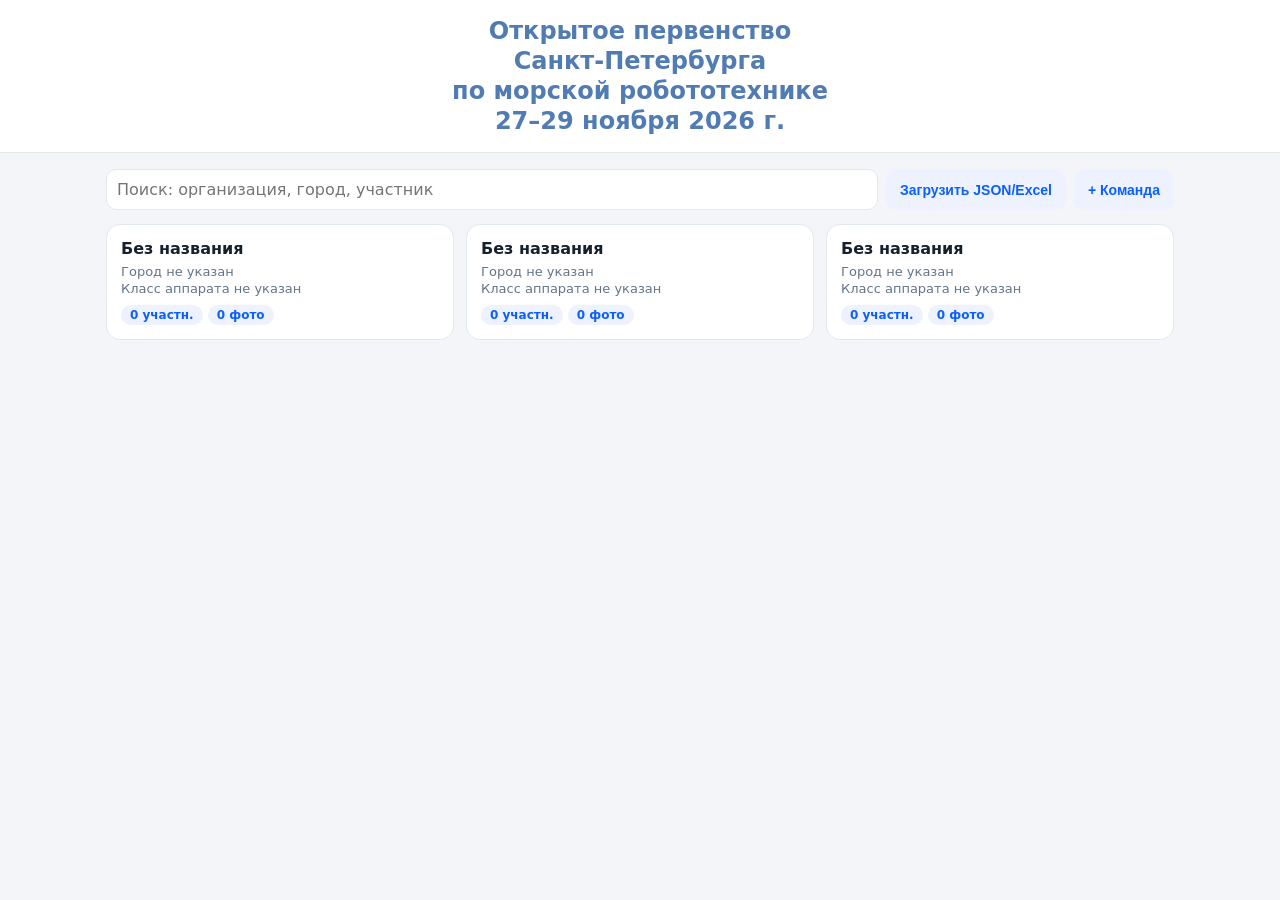
==== index copy.html @ 46f8d5b2 "перешел на qwen" ====
<!doctype html>
<html lang="ru">

<head>
    <meta charset="utf-8">
    <meta name="viewport" content="width=device-width,initial-scale=1">
    <title>Открытое первенство Санкт-Петербурга по морской робототехнике</title>
    <script src="https://cdn.sheetjs.com/xlsx-0.20.3/package/dist/xlsx.full.min.js"></script>
    <style>
        :root {
            --bg: #f3f5f9;
            --card: #fff;
            --ink: #16212e;
            --muted: #64748b;
            --brand: #0b5fff;
            --line: #e2e8f0;
            --title: #517CB3
        }

        * {
            box-sizing: border-box
        }

        body {
            margin: 0;
            font-family: system-ui, -apple-system, Segoe UI, Roboto, Arial, sans-serif;
            background: var(--bg);
            color: var(--ink)
        }

        header {
            background: #fff;
            border-bottom: 1px solid var(--line);
            padding: 16px
        }

        h1 {
            max-width: 1100px;
            margin: 0 auto;
            font-size: 24px;
            line-height: 1.25;
            color: var(--title);
            font-weight: 800;
            text-align: center
        }

        main {
            max-width: 1100px;
            margin: 0 auto;
            padding: 16px
        }

        .toolbar {
            display: flex;
            gap: 8px;
            flex-wrap: wrap;
            margin-bottom: 14px
        }

        input,
        textarea,
        select {
            width: 100%;
            padding: 10px;
            border: 1px solid var(--line);
            border-radius: 10px;
            font: inherit;
            background: #fff
        }

        .search {
            flex: 1;
            min-width: 220px
        }

        button,
        .btn {
            border: 0;
            border-radius: 10px;
            padding: 10px 14px;
            font-size: 14px;
            cursor: pointer;
            background: var(--brand);
            color: #fff;
            font-weight: 600
        }

        button.ghost {
            background: #eef2ff;
            color: var(--brand)
        }

        button.danger {
            background: #fee2e2;
            color: #b91c1c
        }

        .grid {
            display: grid;
            grid-template-columns: repeat(auto-fill, minmax(290px, 1fr));
            gap: 12px
        }

        .card {
            background: var(--card);
            border: 1px solid var(--line);
            border-radius: 14px;
            padding: 14px;
            cursor: pointer
        }

        .card h3 {
            margin: 0 0 6px;
            font-size: 16px
        }

        .meta {
            color: var(--muted);
            font-size: 13px;
            margin: 2px 0
        }

        .badge {
            display: inline-block;
            background: #eef2ff;
            color: var(--brand);
            border-radius: 999px;
            padding: 3px 9px;
            font-size: 12px;
            font-weight: 600
        }

        .section {
            background: #fff;
            border: 1px solid var(--line);
            border-radius: 16px;
            padding: 18px;
            margin-bottom: 14px
        }

        .section h2 {
            margin: 0 0 12px;
            font-size: 17px
        }

        .field {
            margin-bottom: 10px
        }

        label {
            display: block;
            font-size: 13px;
            color: var(--muted);
            margin-bottom: 4px
        }

        .hidden {
            display: none !important
        }

        .empty {
            text-align: center;
            color: var(--muted);
            padding: 30px 10px
        }

        .kv {
            display: grid;
            grid-template-columns: 180px 1fr;
            gap: 8px 14px;
            font-size: 15px
        }

        .kv dt {
            color: var(--muted);
            font-size: 13px
        }

        .kv dd {
            margin: 0;
            word-break: break-word
        }

        @media(max-width:640px) {
            .kv {
                grid-template-columns: 1fr
            }

            .kv dt {
                margin-top: 8px
            }
        }

        .photo-grid {
            display: grid;
            grid-template-columns: repeat(4, 1fr);
            gap: 12px;
            margin-top: 12px
        }

        .photo {
            border: 1px solid var(--line);
            border-radius: 12px;
            overflow: hidden;
            background: #fff
        }

        .photo.single {
            grid-column: span 3
        }

        .photo img {
            width: 100%;
            height: 260px;
            object-fit: contain;
            display: block;
            background: #fff
        }

        @media(max-width:900px) {
            .photo-grid {
                grid-template-columns: repeat(2, 1fr)
            }

            .photo.single {
                grid-column: span 2
            }
        }

        @media(max-width:560px) {
            .photo-grid {
                grid-template-columns: 1fr
            }

            .photo.single {
                grid-column: span 1
            }
        }

        .member {
            border: 1px solid var(--line);
            border-radius: 12px;
            padding: 12px;
            background: #fafafa;
            margin-bottom: 10px
        }

        .member-fields {
            display: grid;
            grid-template-columns: 1fr 1fr;
            gap: 6px 14px;
            font-size: 14px
        }

        .member-fields div {
            word-break: break-word
        }

        .member-fields b {
            font-size: 13px;
            color: var(--muted);
            display: block
        }

        .photo-preview {
            display: flex;
            gap: 10px;
            flex-wrap: wrap;
            margin-bottom: 10px
        }

        .photo-preview .item {
            position: relative;
            width: 120px;
            border: 1px solid var(--line);
            border-radius: 10px;
            overflow: hidden
        }

        .photo-preview img {
            width: 100%;
            height: 90px;
            object-fit: contain;
            display: block;
            background: #fff
        }

        .photo-preview button {
            position: absolute;
            top: 4px;
            right: 4px;
            padding: 2px 6px;
            font-size: 11px;
            background: #fee2e2;
            color: #b91c1c
        }

        .toast {
            position: fixed;
            left: 50%;
            bottom: 18px;
            transform: translateX(-50%);
            background: #111827;
            color: #fff;
            padding: 10px 16px;
            border-radius: 999px;
            font-size: 14px;
            opacity: 0;
            pointer-events: none;
            transition: .2s;
            z-index: 20
        }

        .toast.show {
            opacity: 1
        }
    </style>
</head>

<body>
    <header>
        <h1>Открытое первенство<br>Санкт-Петербурга<br>по морской робототехнике<br>27–29 ноября 2026 г.</h1>
    </header>

    <main>
        <div id="listView">
            <div class="toolbar">
                <input id="search" class="search" placeholder="Поиск: организация, город, участник" oninput="render()">
                <button class="ghost" onclick="document.getElementById('importFile').click()">Загрузить JSON/Excel</button>
                <input type="file" id="importFile" accept=".json,.xlsx,.xls" class="hidden" onchange="importTeams(event)">
                <button class="ghost" onclick="showEdit(null)">+ Команда</button>
            </div>
            <div id="teams" class="grid"></div>
        </div>

        <div id="teamView" class="hidden">
            <div class="toolbar">
                <button class="ghost" onclick="showList()">← К командам</button>
                <button class="ghost" onclick="showEdit(currentId)">Редактировать</button>
            </div>
            <div id="teamContent"></div>
        </div>

        <div id="editView" class="hidden">
            <div class="toolbar">
                <button class="ghost" onclick="showList()">← К командам</button>
                <button onclick="saveTeam()">Сохранить</button>
            </div>
            <div id="editContent"></div>
        </div>
    </main>

    <div id="toast" class="toast"></div>

    <script>
        const GITHUB_OWNER = '2344040';
        const GITHUB_REPO = 'OPMR';
        const TEAMS_FILE = 'data/teams.json';
        const TEAMS_API = `https://api.github.com/repos/${GITHUB_OWNER}/${GITHUB_REPO}/contents/${TEAMS_FILE}`;

        let teams = [];
        let currentId = null;
        let editPhotos = [];

        const $ = id => document.getElementById(id);
        const esc = s => String(s == null ? '' : s)
            .replace(/[&<>"']/g, c => ({ '&': '&', '<': '<', '>': '>', '"': '"', "'": '&#39;' }[c]));

        function toast(text) {
            const el = $('toast');
            el.textContent = text;
            el.classList.add('show');
            setTimeout(() => el.classList.remove('show'), 2500);
        }

        async function load() {
            try {
                const res = await fetch(TEAMS_FILE + '?t=' + Date.now());
                teams = await res.json();
                if (!Array.isArray(teams)) teams = [];
            } catch (err) {
                console.error(err);
                teams = [];
                toast('Не удалось загрузить список команд');
            }
            render();
        }

        function showList() {
            $('listView').classList.remove('hidden');
            $('teamView').classList.add('hidden');
            $('editView').classList.add('hidden');
            render();
        }

        function showTeam(id) {
            currentId = id;
            const team = teams.find(x => x.id === id);
            if (!team) return;

            $('listView').classList.add('hidden');
            $('editView').classList.add('hidden');
            $('teamView').classList.remove('hidden');
            $('teamContent').innerHTML = viewHtml(team);
        }

        function showEdit(id) {
            currentId = id;
            const team = id ? teams.find(x => x.id === id) : emptyTeam();
            editPhotos = [...(team.photos || [])];

            $('listView').classList.add('hidden');
            $('teamView').classList.add('hidden');
            $('editView').classList.remove('hidden');
            $('editContent').innerHTML = editHtml(team);
            renderPhotoPreviews();
        }

        function emptyTeam() {
            return {
                organization: '', city: '', region: '', postal_code: '', address: '',
                organization_phone: '', email: '', organization_head: '',
                vehicle_class: '', vehicle_description: '', team_lead: '', team_lead_phone: '',
                members: [], photos: []
            };
        }

        function render() {
            const query = $('search').value.toLowerCase().trim();
            const filtered = teams.filter(team =>
                !query || JSON.stringify(team).toLowerCase().includes(query)
            );

            $('teams').innerHTML = filtered.map(team => `
                <div class="card" onclick="showTeam('${esc(team.id)}')">
                    <h3>${esc(team.organization || 'Без названия')}</h3>
                    <div class="meta">${esc([team.city, team.region].filter(Boolean).join(', ') || 'Город не указан')}</div>
                    <div class="meta">${esc(team.vehicle_class || 'Класс аппарата не указан')}</div>
                    <div style="margin-top:8px">
                        <span class="badge">${(team.members || []).length} участн.</span>
                        <span class="badge">${(team.photos || []).length} фото</span>
                    </div>
                </div>
            `).join('') || '<div class="empty">Команды не найдены</div>';
        }

        function viewHtml(team) {
            const kv = (label, value) => `
                <dt>${esc(label)}</dt>
                <dd>${esc(value || '—')}</dd>
            `;

            const photos = team.photos || [];
            const photoClass = photos.length === 1 ? 'photo single' : 'photo';

            return `
                <div class="section">
                    <h2>${esc(team.organization || 'Команда')}</h2>
                    <dl class="kv">
                        ${kv('Организация', team.organization)}
                        ${kv('Город', team.city)}
                        ${kv('Регион', team.region)}
                        ${kv('Адрес', team.address)}
                        ${kv('Телефон', team.organization_phone)}
                        ${kv('Email', team.email)}
                        ${kv('Руководитель организации', team.organization_head)}
                    </dl>
                </div>

                <div class="section">
                    <h2>Аппарат</h2>
                    <dl class="kv">
                        ${kv('Класс', team.vehicle_class)}
                        ${kv('Руководитель команды', team.team_lead)}
                        ${kv('Телефон', team.team_lead_phone)}
                    </dl>
                    ${team.vehicle_description ? `<div class="meta">${esc(team.vehicle_description)}</div>` : ''}

                    <div class="photo-grid">
                        ${photos.map(photo => `
                            <div class="${photoClass}">
                                <img src="${esc(photo)}" alt="Фото аппарата">
                            </div>
                        `).join('') || '<div class="empty">Фото нет</div>'}
                    </div>
                </div>

                <div class="section">
                    <h2>Участники</h2>
                    ${(team.members || []).map((member, index) => `
                        <div class="member">
                            <b>${esc(member['Ф.И.О.'] || member.fullName || 'Участник ' + (index + 1))}</b>
                            <div class="member-fields">
                                ${Object.entries(member)
                    .filter(([key]) => key !== 'Ф.И.О.')
                    .map(([key, value]) => `
                                        <div>
                                            <b>${esc(key)}</b>
                                            ${esc(value || '—')}
                                        </div>
                                    `).join('')}
                            </div>
                        </div>
                    `).join('') || '<div class="empty">Нет участников</div>'}
                </div>
            `;
        }

        function editHtml(team) {
            const field = (key, label, value) => `
                <div class="field">
                    <label>${esc(label)}</label>
                    <input id="f_${key}" value="${esc(value || '')}">
                </div>
            `;

            return `
                <div class="section">
                    <h2>Команда</h2>
                    ${field('organization', 'Организация', team.organization)}
                    ${field('city', 'Город', team.city)}
                    ${field('region', 'Регион', team.region)}
                    ${field('postal_code', 'Индекс', team.postal_code)}
                    ${field('address', 'Адрес', team.address)}
                    ${field('organization_phone', 'Телефон', team.organization_phone)}
                    ${field('email', 'Email', team.email)}
                    ${field('organization_head', 'Руководитель организации', team.organization_head)}
                </div>

                <div class="section">
                    <h2>Аппарат</h2>
                    ${field('vehicle_class', 'Класс аппарата', team.vehicle_class)}
                    ${field('vehicle_description', 'Описание', team.vehicle_description)}
                    ${field('team_lead', 'Руководитель команды', team.team_lead)}
                    ${field('team_lead_phone', 'Телефон руководителя', team.team_lead_phone)}

                    <div class="field">
                        <label>Фото аппарата</label>
                        <div id="photoPreviews" class="photo-preview"></div>
                        <button class="ghost" onclick="document.getElementById('photoFile').click()">
                            Загрузить фото
                        </button>
                        <input type="file" id="photoFile" accept="image/*" multiple class="hidden"
                               onchange="addPhotos(event)">
                    </div>
                </div>

                <div class="section">
                    <h2>Участники</h2>
                    <div id="members"></div>
                    <button class="ghost" onclick="addMember()">+ Добавить участника</button>
                </div>
            `;
        }

        function renderPhotoPreviews() {
            const box = $('photoPreviews');
            if (!box) return;

            box.innerHTML = editPhotos.map((photo, index) => `
                <div class="item">
                    <img src="${esc(photo)}" alt="Фото ${index + 1}">
                    <button onclick="removePhoto(${index})">×</button>
                </div>
            `).join('');
        }

        function removePhoto(index) {
            editPhotos.splice(index, 1);
            renderPhotoPreviews();
        }

        function addPhotos(event) {
            const files = [...event.target.files];
            let pending = files.length;

            if (!pending) return;

            files.forEach(file => {
                const reader = new FileReader();
                reader.onload = e => {
                    editPhotos.push(e.target.result);
                    pending--;
                    if (!pending) {
                        renderPhotoPreviews();
                        toast('Фото добавлено. Нажмите «Сохранить».');
                    }
                };
                reader.readAsDataURL(file);
            });

            event.target.value = '';
        }

        function addMember(data = {}) {
            const box = document.createElement('div');
            box.className = 'member';
            box.innerHTML = `
                <div class="field">
                    <label>ФИО</label>
                    <input class="m_name" value="${esc(data['Ф.И.О.'] || data.fullName || '')}">
                </div>
                <div class="field">
                    <label>Дата рождения</label>
                    <input type="date" class="m_birth" value="${esc(data['Дата рождения'] || data.birthDate || '')}">
                </div>
                <div class="field">
                    <label>Документ</label>
                    <input class="m_doc" value="${esc(data['Паспорт/Свидетельство о рождении'] || data.document || '')}">
                </div>
                <div class="field">
                    <label>Студент</label>
                    <select class="m_student">
                        <option value="0">Нет</option>
                        <option value="1" ${data['Студент'] === 'Да' || data.isStudent ? 'selected' : ''}>Да</option>
                    </select>
                </div>
                <div class="field">
                    <label>Приказ о зачислении</label>
                    <input class="m_order" value="${esc(data['Приказ о зачислении (для студентов)'] || '')}">
                </div>
            `;
            $('members').appendChild(box);
        }

        function collectTeamFromForm() {
            const value = key => {
                const el = $('f_' + key);
                return el ? el.value.trim() : '';
            };

            const members = [...document.querySelectorAll('#members .member')].map(member => {
                const name = member.querySelector('.m_name').value.trim();
                if (!name) return null;

                return {
                    'Ф.И.О.': name,
                    'Дата рождения': member.querySelector('.m_birth').value,
                    'Паспорт/Свидетельство о рождении': member.querySelector('.m_doc').value.trim(),
                    'Студент': member.querySelector('.m_student').value === '1' ? 'Да' : 'Нет',
                    'Приказ о зачислении (для студентов)': member.querySelector('.m_order').value.trim()
                };
            }).filter(Boolean);

            return {
                id: currentId || 'manual-' + Date.now(),
                organization: value('organization'),
                city: value('city'),
                region: value('region'),
                postal_code: value('postal_code'),
                address: value('address'),
                organization_phone: value('organization_phone'),
                email: value('email'),
                organization_head: value('organization_head'),
                vehicle_class: value('vehicle_class'),
                vehicle_description: value('vehicle_description'),
                team_lead: value('team_lead'),
                team_lead_phone: value('team_lead_phone'),
                members,
                photos: editPhotos.filter(Boolean)
            };
        }

        async function readTeamsFile(token) {
            const res = await fetch(TEAMS_API, {
                headers: {
                    'Authorization': 'Bearer ' + token,
                    'Accept': 'application/vnd.github+json'
                }
            });

            if (!res.ok) {
                throw new Error('Не удалось прочитать teams.json: ' + res.status);
            }

            const fileData = await res.json();
            const bytes = Uint8Array.from(
                atob(fileData.content.replace(/\s/g, '')),
                char => char.charCodeAt(0)
            );
            const list = JSON.parse(new TextDecoder('utf-8').decode(bytes));

            if (!Array.isArray(list)) {
                throw new Error('В teams.json должен быть массив команд');
            }

            return { fileData, list };
        }

        async function writeTeamsFile(updatedTeams, token, fileData, message) {
            const res = await fetch(TEAMS_API, {
                method: 'PUT',
                headers: {
                    'Authorization': 'Bearer ' + token,
                    'Accept': 'application/vnd.github+json',
                    'Content-Type': 'application/json'
                },
                body: JSON.stringify({
                    message,
                    content: btoa(unescape(encodeURIComponent(JSON.stringify(updatedTeams, null, 2)))),
                    sha: fileData.sha
                })
            });

            if (res.status === 401 || res.status === 403) {
                throw new Error('Токен не подходит или нет права Contents: Read and write');
            }

            if (!res.ok) {
                throw new Error('GitHub вернул ошибку: ' + res.status);
            }
        }

        async function saveTeam() {
            const token = sessionStorage.getItem('ghToken') ||
                prompt('Введите GitHub токен (Contents: Read and write):') || '';

            if (!token) {
                toast('Нужен GitHub токен');
                return;
            }

            sessionStorage.setItem('ghToken', token);
            const team = collectTeamFromForm();

            try {
                const { fileData, list } = await readTeamsFile(token);
                const index = list.findIndex(item => item.id === team.id);

                if (index >= 0) {
                    list[index] = team;
                } else {
                    list.push(team);
                }

                await writeTeamsFile(
                    list,
                    token,
                    fileData,
                    (index >= 0 ? 'Обновление команды: ' : 'Добавление команды: ') +
                    (team.organization || team.id)
                );

                teams = list;
                currentId = team.id;
                showList();
                alert('Команда сохранена в GitHub.');
            } catch (err) {
                console.error(err);
                alert('Не удалось сохранить: ' + err.message);
            }
        }

        const IMPORT_FIELDS = {
            organization: 'Организация',
            city: 'Город (населённый пункт)',
            region: 'Республика/край/область',
            postal_code: 'Почтовый индекс',
            address: 'Адрес',
            organization_phone: 'Телефон/факс',
            email: 'Email',
            organization_head: 'ФИО руководителя организации',
            vehicle_class: 'Класс аппарата',
            vehicle_description: 'Краткое описание аппарата',
            team_lead: 'ФИО руководителя команды',
            team_lead_phone: 'Контактный телефон руководителя команды'
        };

        function firstUrl(text) {
            const match = String(text || '').match(/https?:\/\/[^\s,")]+/);
            return match ? match[0] : '';
        }

        function normalizeImportedTeam(record) {
            const members = [];
            const usedKeys = new Set();

            for (let i = 1; i <= 8; i++) {
                const member = {};
                let hasName = false;

                for (const [key, value] of Object.entries(record)) {
                    const match = key.match(/\[(\d+)\]\s*$/);
                    if (!match || Number(match[1]) !== i) continue;

                    const cleanKey = key.replace(/\s*\[\d+\]\s*$/, '');
                    const text = String(value == null ? '' : value).trim();

                    if (text) {
                        member[cleanKey] = value;
                        usedKeys.add(key);
                    }

                    if (/ф\.?\s*и\.?\s*о\.?/i.test(cleanKey) && text) {
                        hasName = true;
                    }
                }

                if (hasName) {
                    members.push(member);
                }
            }

            return {
                id: String(record['ID'] || '').trim() ||
                    'import-' + Date.now() + '-' + Math.random().toString(36).slice(2),
                organization: String(record['Организация'] || '').trim(),
                city: String(record['Город (населённый пункт)'] || '').trim(),
                region: String(record['Республика/край/область'] || '').trim(),
                postal_code: String(record['Почтовый индекс'] || '').trim(),
                address: String(record['Адрес'] || '').trim(),
                organization_phone: String(record['Телефон/факс'] || '').trim(),
                email: String(record['Email'] || '').trim(),
                organization_head: String(record['ФИО руководителя организации'] || '').trim(),
                vehicle_class: String(record['Класс аппарата'] || '').trim(),
                vehicle_description: String(record['Краткое описание аппарата'] || '').trim(),
                team_lead: String(record['ФИО руководителя команды'] || '').trim(),
                team_lead_phone: String(record['Контактный телефон руководителя команды'] || '').trim(),
                members,
                photos: [firstUrl(record['Фото аппарата'])].filter(Boolean)
            };
        }

        function recordsFromYandexJson(raw) {
            if (!Array.isArray(raw) || !raw.length) {
                throw new Error('JSON пуст или имеет неожиданную структуру');
            }

            const isYandexFormat = Array.isArray(raw[0]) && Array.isArray(raw[0][0]);
            const records = isYandexFormat ? raw : [raw];

            return records.map((pairs, index) => {
                const valid = Array.isArray(pairs) && pairs.every(pair =>
                    Array.isArray(pair) &&
                    pair.length === 2 &&
                    typeof pair[0] === 'string'
                );

                if (!valid) {
                    throw new Error(`Неверный формат команды №${index + 1}`);
                }

                return Object.fromEntries(pairs);
            });
        }

        async function recordsFromExcel(file) {
            if (typeof XLSX === 'undefined') {
                throw new Error('Библиотека для Excel не загрузилась');
            }

            const buffer = await file.arrayBuffer();
            const workbook = XLSX.read(buffer);
            const sheet = workbook.Sheets[workbook.SheetNames[0]];

            return XLSX.utils.sheet_to_json(sheet, { defval: '' });
        }

        async function commitTeams(token, message, applyChanges) {
            let lastError = null;

            for (let attempt = 1; attempt <= 3; attempt++) {
                try {
                    const { fileData, list } = await readTeamsFile(token);
                    const updatedTeams = applyChanges(list);

                    await writeTeamsFile(updatedTeams, token, fileData, message);
                    return updatedTeams;
                } catch (err) {
                    lastError = err;

                    if (err.isConflict && attempt < 3) {
                        await new Promise(resolve => setTimeout(resolve, 700));
                        continue;
                    }

                    throw err;
                }
            }

            throw lastError;
        }

        async function importTeams(event) {
            const file = event.target.files[0];
            if (!file) return;

            try {
                let records;

                if (/\.json$/i.test(file.name)) {
                    const text = await file.text();

                    if (!text.trim()) {
                        throw new Error(`Файл пустой или не читается: ${file.name}`);
                    }

                    records = recordsFromYandexJson(JSON.parse(text));
                } else if (/\.xlsx$|\.xls$/i.test(file.name)) {
                    records = await recordsFromExcel(file);
                } else {
                    throw new Error('Выберите файл .json, .xlsx или .xls');
                }

                const importedTeams = records.map(normalizeImportedTeam);

                if (!importedTeams.length) {
                    throw new Error('В файле не найдено ни одной команды');
                }

                const token = sessionStorage.getItem('ghToken') ||
                    prompt('Введите GitHub токен (Contents: Read and write):') || '';

                if (!token) {
                    throw new Error('Нужен GitHub токен');
                }

                sessionStorage.setItem('ghToken', token);

                const stats = { added: 0, updated: 0 };

                const updatedTeams = await commitTeams(
                    token,
                    'Импорт команд',
                    list => {
                        const result = [...list];

                        importedTeams.forEach(team => {
                            const index = result.findIndex(
                                item => String(item.id) === String(team.id)
                            );

                            if (index >= 0) {
                                result[index] = team;
                                stats.updated++;
                            } else {
                                result.push(team);
                                stats.added++;
                            }
                        });

                        return result;
                    }
                );

                teams = updatedTeams;
                render();

                alert(
                    `Импорт завершён.\n\n` +
                    `Прочитано из файла: ${importedTeams.length}\n` +
                    `Добавлено новых: ${stats.added}\n` +
                    `Обновлено существующих: ${stats.updated}\n` +
                    `Без изменений: ${importedTeams.length - stats.added - stats.updated}`
                );
            } catch (err) {
                console.error(err);
                alert('Импорт не выполнен: ' + err.message);
            } finally {
                event.target.value = '';
            }
        }

        load();
    </script>
</body>

</html>
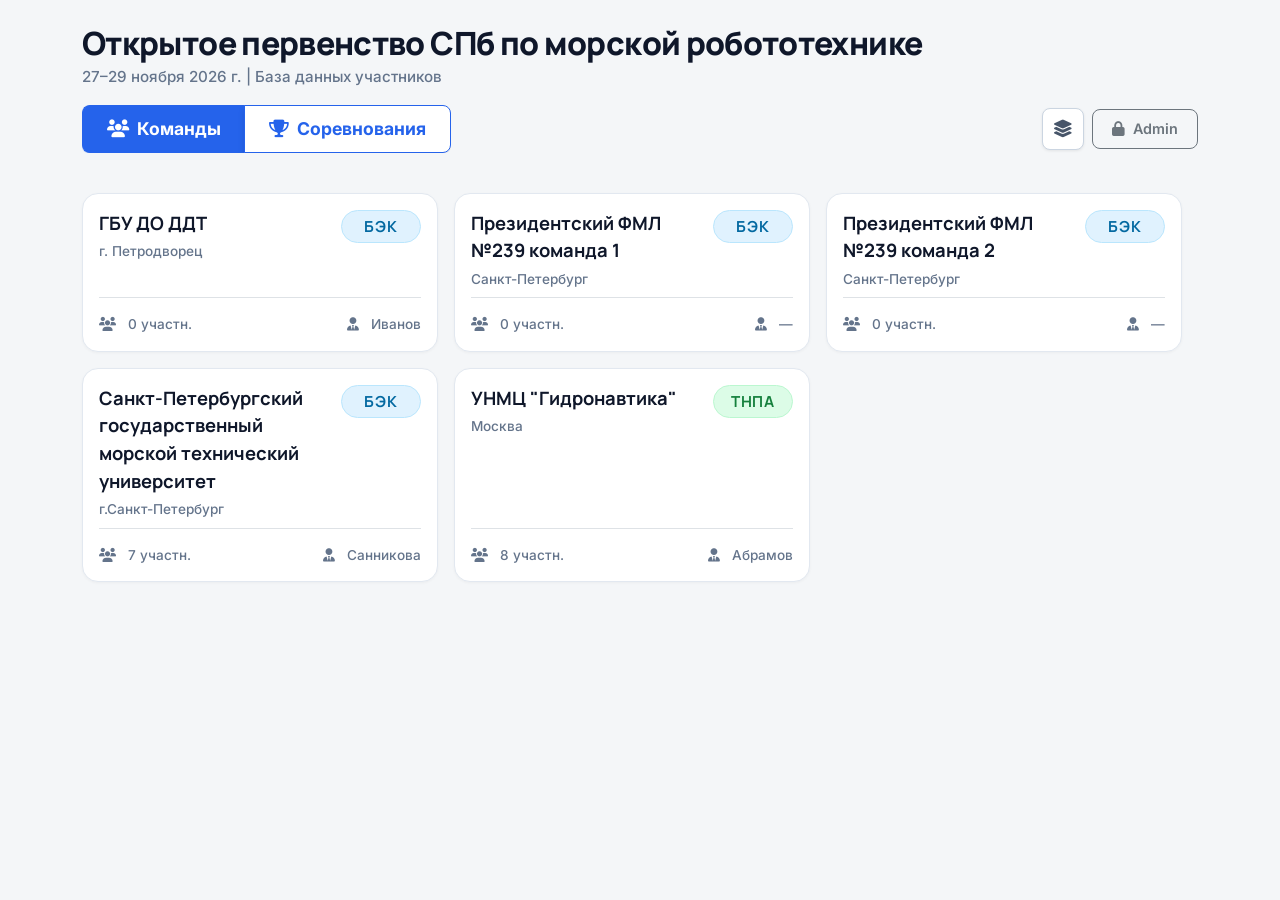
==== commit 97eb4c09: "перекл года, справочник, возврат при сохранении" ====
--- a/index copy.html
+++ b/index copy.html
@@ -2,966 +2,2277 @@
 <html lang="ru">
 
 <head>
-    <meta charset="utf-8">
-    <meta name="viewport" content="width=device-width,initial-scale=1">
-    <title>Открытое первенство Санкт-Петербурга по морской робототехнике</title>
-    <script src="https://cdn.sheetjs.com/xlsx-0.20.3/package/dist/xlsx.full.min.js"></script>
+    <meta charset="UTF-8" />
+    <meta name="viewport" content="width=device-width, initial-scale=1.0" />
+    <title>OPMR - База данных участников</title>
+    <link rel="preconnect" href="https://fonts.googleapis.com" />
+    <link rel="preconnect" href="https://fonts.gstatic.com" crossorigin />
+    <link href="https://fonts.googleapis.com/css2?family=Inter:wght@400;500;600&family=Manrope:wght@600;700;800&family=Fira+Sans+Condensed:wght@500;600;700&display=swap" rel="stylesheet" />
+    <link href="https://cdn.jsdelivr.net/npm/bootstrap@5.3.2/dist/css/bootstrap.min.css" rel="stylesheet" />
+    <link href="https://cdnjs.cloudflare.com/ajax/libs/font-awesome/6.4.2/css/all.min.css" rel="stylesheet" />
     <style>
-        :root {
-            --bg: #f3f5f9;
-            --card: #fff;
-            --ink: #16212e;
-            --muted: #64748b;
-            --brand: #0b5fff;
-            --line: #e2e8f0;
-            --title: #517CB3
-        }
-
-        * {
-            box-sizing: border-box
-        }
-
         body {
-            margin: 0;
-            font-family: system-ui, -apple-system, Segoe UI, Roboto, Arial, sans-serif;
-            background: var(--bg);
-            color: var(--ink)
-        }
-
-        header {
+            background-color: #f4f6f8;
+            font-family: "Inter", system-ui, sans-serif;
+            color: #1f2937;
+        }
+
+        .header-title,
+        .detail-section-title,
+        .org-name,
+        .category-badge {
+            font-family: "Manrope", sans-serif;
+        }
+
+        .header-title {
+            font-weight: 800;
+            color: #0f172a;
+            letter-spacing: -0.02em;
+        }
+
+        .header-subtitle {
+            color: #64748b;
+            font-size: 0.95rem;
+            font-weight: 500;
+            margin-top: 4px;
+        }
+
+        .team-card {
+            transition: all 0.25s;
+            border: 1px solid #e2e8f0;
             background: #fff;
-            border-bottom: 1px solid var(--line);
-            padding: 16px
-        }
-
-        h1 {
-            max-width: 1100px;
-            margin: 0 auto;
-            font-size: 24px;
-            line-height: 1.25;
-            color: var(--title);
-            font-weight: 800;
-            text-align: center
-        }
-
-        main {
-            max-width: 1100px;
-            margin: 0 auto;
-            padding: 16px
-        }
-
-        .toolbar {
+            border-radius: 16px;
+            box-shadow: 0 1px 3px rgba(0, 0, 0, 0.04);
+            cursor: pointer;
+        }
+
+        .team-card:hover {
+            transform: translateY(-4px);
+            box-shadow: 0 12px 24px -8px rgba(0, 0, 0, 0.1);
+        }
+
+        .org-name {
+            font-weight: 700;
+            color: #0f172a;
+            font-size: 1.15rem;
+            margin-bottom: 4px;
+        }
+
+        .team-meta {
+            font-size: 0.85rem;
+            color: #64748b;
+            font-weight: 500;
+        }
+
+        .team-card-head {
             display: flex;
-            gap: 8px;
-            flex-wrap: wrap;
-            margin-bottom: 14px
-        }
-
-        input,
-        textarea,
-        select {
+            justify-content: space-between;
+            align-items: flex-start;
+            gap: 1rem;
+        }
+
+        .team-card-head>div:first-child {
+            min-width: 0;
+        }
+
+        .category-badge {
+            display: inline-flex;
+            align-items: center;
+            justify-content: center;
+            font-weight: 700;
+            line-height: 1;
+            letter-spacing: 0.06em;
+            border-radius: 999px;
+            white-space: nowrap;
+            text-transform: uppercase;
+        }
+
+        .category-badge-card {
+            font-size: 0.95rem;
+            padding: 0.5rem 0.85rem;
+            min-width: 5rem;
+            flex-shrink: 0;
+        }
+
+        .category-badge-xl {
+            font-size: 2rem;
+            padding: 0.6rem 1.2rem;
+            min-width: 9rem;
+        }
+
+        .badge-bek {
+            background-color: #e0f2fe;
+            color: #0369a1;
+            border: 1px solid #bae6fd;
+        }
+
+        .badge-tnpa {
+            background-color: #dcfce7;
+            color: #15803d;
+            border: 1px solid #bbf7d0;
+        }
+
+        .badge-anpa {
+            background-color: #f3e8ff;
+            color: #7e22ce;
+            border: 1px solid #e9d5ff;
+        }
+
+        .detail-page {
+            display: none;
+            animation: fadeIn 0.3s;
+        }
+
+        .detail-page.active {
+            display: block;
+        }
+
+        .list-page {
+            display: block;
+        }
+
+        .list-page.hidden {
+            display: none;
+        }
+
+        @keyframes fadeIn {
+            from {
+                opacity: 0;
+                transform: translateY(8px);
+            }
+
+            to {
+                opacity: 1;
+                transform: translateY(0);
+            }
+        }
+
+        .detail-section {
+            background: white;
+            border-radius: 16px;
+            padding: 24px;
+            margin-bottom: 24px;
+            box-shadow: 0 1px 3px rgba(0, 0, 0, 0.04);
+            border: 1px solid #e2e8f0;
+            overflow: hidden;
+        }
+
+        .detail-section-title {
+            font-weight: 700;
+            color: #0f172a;
+            font-size: 1.5rem;
+            margin-bottom: 20px;
+            padding-bottom: 12px;
+            border-bottom: 2px solid #f1f5f9;
+        }
+
+        .detail-section-head {
+            display: flex;
+            justify-content: space-between;
+            align-items: center;
+            gap: 1rem;
+            padding-bottom: 12px;
+            border-bottom: 2px solid #f1f5f9;
+            margin-bottom: 20px;
+        }
+
+        .detail-section-head .detail-section-title {
+            border-bottom: 0;
+            padding-bottom: 0;
+            margin-bottom: 0;
+        }
+
+        #detailPage .detail-label {
+            font-size: 0.8rem;
+            font-weight: 600;
+            text-transform: uppercase;
+            letter-spacing: 0.05em;
+            color: #64748b;
+            margin-bottom: 0.35rem;
+        }
+
+        #detailPage .detail-value {
+            font-size: 1.1rem;
+            font-weight: 500;
+            line-height: 1.5;
+            color: #0f172a;
+            overflow-wrap: anywhere;
+        }
+
+        #detailPage .detail-value a {
+            color: #2563eb;
+            text-decoration: none;
+            border-bottom: 1px solid transparent;
+            transition: border-color 0.2s;
+        }
+
+        #detailPage .detail-value a:hover {
+            border-bottom-color: #2563eb;
+        }
+
+        .members-table {
             width: 100%;
+            border-collapse: separate;
+            border-spacing: 0;
+            table-layout: fixed;
+        }
+
+        #detailPage .members-table th {
+            font-family: "Manrope", sans-serif;
+            font-size: 0.75rem;
+            text-transform: uppercase;
+            letter-spacing: 0.06em;
+            font-weight: 700;
+            color: #64748b;
+            background-color: #f8fafc;
+            padding: 14px 16px;
+            border-bottom: 2px solid #e2e8f0;
+        }
+
+        #detailPage .members-table th:first-child {
+            border-top-left-radius: 8px;
+        }
+
+        #detailPage .members-table th:last-child {
+            border-top-right-radius: 8px;
+        }
+
+        #detailPage .members-table td {
+            font-size: 0.95rem;
+            font-weight: 500;
+            color: #334155;
+            padding: 14px 16px;
+            border-bottom: 1px solid #f1f5f9;
+            vertical-align: middle;
+        }
+
+        #detailPage .members-table tr:last-child td {
+            border-bottom: none;
+        }
+
+        .col-fio {
+            width: 40%;
+        }
+
+        .col-birth {
+            width: 13%;
+        }
+
+        .col-passport {
+            width: 17%;
+        }
+
+        .col-student {
+            width: 5%;
+        }
+
+        .col-order {
+            width: 25%;
+        }
+
+        .fio-cell {
+            line-height: 1.4;
+        }
+
+        .fio-surname {
+            font-weight: 600;
+        }
+
+        .fio-name-patronymic {
+            font-weight: 400;
+            color: #475569;
+        }
+
+        .member-card {
+            background: #f8fafc;
+            border-radius: 12px;
+            padding: 16px;
+            margin-bottom: 12px;
+            border-left: 4px solid #3b82f6;
+        }
+
+        #detailPage .member-fio {
+            font-family: "Manrope", sans-serif;
+            font-size: 1.1rem;
+            font-weight: 700;
+            color: #0f172a;
+            margin-bottom: 8px;
+        }
+
+        #detailPage .member-info {
+            font-size: 0.9rem;
+            color: #64748b;
+            margin-bottom: 4px;
+            display: flex;
+            align-items: center;
+            gap: 6px;
+        }
+
+        .edit-form .form-label {
+            font-size: 0.9rem;
+            font-weight: 600;
+            color: #374151;
+            margin-bottom: 0.4rem;
+        }
+
+        .edit-form .form-control,
+        .edit-form .form-select {
+            border: 1px solid #cbd5e1;
+            border-radius: 8px;
+            padding: 0.6rem 0.85rem;
+            font-size: 0.95rem;
+        }
+
+        .edit-form .form-control:focus,
+        .edit-form .form-select:focus {
+            border-color: #3b82f6;
+            box-shadow: 0 0 0 3px rgba(59, 130, 246, 0.15);
+            outline: none;
+        }
+
+        .edit-form .form-text {
+            font-size: 0.8rem;
+            color: #64748b;
+            margin-top: 0.25rem;
+        }
+
+        .btn-upload,
+        .btn-action {
+            border-radius: 8px;
+            font-weight: 600;
+            font-size: 0.9rem;
+            padding: 0.5rem 1.2rem;
+        }
+
+        .btn-outline-primary {
+            border-color: #cbd5e1;
+            color: #334155;
+        }
+
+        .btn-outline-primary:hover {
+            background-color: #f1f5f9;
+            border-color: #94a3b8;
+            color: #0f172a;
+        }
+
+        .photo-link-field {
+            display: flex;
+            gap: 10px;
+            align-items: center;
+            margin-bottom: 10px;
             padding: 10px;
-            border: 1px solid var(--line);
-            border-radius: 10px;
-            font: inherit;
-            background: #fff
-        }
-
-        .search {
+            background: #f8fafc;
+            border: 1px solid #e2e8f0;
+            border-radius: 8px;
+        }
+
+        .photo-link-field input {
             flex: 1;
-            min-width: 220px
-        }
-
-        button,
-        .btn {
-            border: 0;
-            border-radius: 10px;
-            padding: 10px 14px;
-            font-size: 14px;
+            border: 1px solid #cbd5e1;
+            border-radius: 6px;
+            padding: 8px 12px;
+            font-size: 0.9rem;
+        }
+
+        .photo-link-field input:focus {
+            border-color: #3b82f6;
+            outline: none;
+        }
+
+        .photo-link-field .preview-thumb {
+            width: 50px;
+            height: 50px;
+            object-fit: cover;
+            border-radius: 6px;
+            flex-shrink: 0;
+        }
+
+        .photo-link-field .remove-link-btn {
+            background: #ef4444;
+            color: white;
+            border: none;
+            border-radius: 6px;
+            width: 32px;
+            height: 32px;
+            display: flex;
+            align-items: center;
+            justify-content: center;
             cursor: pointer;
-            background: var(--brand);
-            color: #fff;
-            font-weight: 600
-        }
-
-        button.ghost {
-            background: #eef2ff;
-            color: var(--brand)
-        }
-
-        button.danger {
-            background: #fee2e2;
-            color: #b91c1c
-        }
-
-        .grid {
+            flex-shrink: 0;
+        }
+
+        .photo-link-field .remove-link-btn:hover {
+            background: #b91c1c;
+        }
+
+        #detailPage .detail-section .row.g-4 {
+            margin-left: 0 !important;
+            margin-right: 0 !important;
+        }
+
+        #detailPage .detail-section .row.g-4>[class*="col-"] {
+            padding-left: 12px;
+            padding-right: 12px;
+        }
+
+        #detailPage .detail-section {
+            overflow: hidden;
+            max-width: 100%;
+        }
+
+        #detailPage .detail-section .row {
+            max-width: 100%;
+            margin-left: 0 !important;
+            margin-right: 0 !important;
+        }
+
+        #detailPage .detail-section .col-12 {
+            max-width: 100%;
+            min-width: 0;
+            overflow: hidden;
+        }
+
+        .apparatus-photo-grid {
             display: grid;
-            grid-template-columns: repeat(auto-fill, minmax(290px, 1fr));
-            gap: 12px
-        }
-
-        .card {
-            background: var(--card);
-            border: 1px solid var(--line);
-            border-radius: 14px;
-            padding: 14px;
-            cursor: pointer
-        }
-
-        .card h3 {
-            margin: 0 0 6px;
-            font-size: 16px
-        }
-
-        .meta {
-            color: var(--muted);
-            font-size: 13px;
-            margin: 2px 0
-        }
-
-        .badge {
-            display: inline-block;
-            background: #eef2ff;
-            color: var(--brand);
-            border-radius: 999px;
-            padding: 3px 9px;
-            font-size: 12px;
-            font-weight: 600
-        }
-
-        .section {
-            background: #fff;
-            border: 1px solid var(--line);
-            border-radius: 16px;
-            padding: 18px;
-            margin-bottom: 14px
-        }
-
-        .section h2 {
-            margin: 0 0 12px;
-            font-size: 17px
-        }
-
-        .field {
-            margin-bottom: 10px
-        }
-
-        label {
-            display: block;
-            font-size: 13px;
-            color: var(--muted);
-            margin-bottom: 4px
-        }
-
-        .hidden {
-            display: none !important
-        }
-
-        .empty {
-            text-align: center;
-            color: var(--muted);
-            padding: 30px 10px
-        }
-
-        .kv {
-            display: grid;
-            grid-template-columns: 180px 1fr;
-            gap: 8px 14px;
-            font-size: 15px
-        }
-
-        .kv dt {
-            color: var(--muted);
-            font-size: 13px
-        }
-
-        .kv dd {
-            margin: 0;
-            word-break: break-word
-        }
-
-        @media(max-width:640px) {
-            .kv {
-                grid-template-columns: 1fr
-            }
-
-            .kv dt {
-                margin-top: 8px
-            }
-        }
-
-        .photo-grid {
-            display: grid;
-            grid-template-columns: repeat(4, 1fr);
+            grid-template-columns: repeat(4, minmax(0, 1fr));
             gap: 12px;
-            margin-top: 12px
-        }
-
-        .photo {
-            border: 1px solid var(--line);
+            width: 100%;
+            max-width: 100%;
+            box-sizing: border-box;
+            overflow: hidden;
+        }
+
+        .apparatus-photo-grid.single-photo {
+            grid-template-columns: minmax(0, 1fr);
+            justify-items: center;
+        }
+
+        .apparatus-photo-grid.single-photo .apparatus-photo-item {
+            width: 50%;
+            max-width: 600px;
+        }
+
+        .apparatus-photo-item {
+            position: relative;
             border-radius: 12px;
             overflow: hidden;
-            background: #fff
-        }
-
-        .photo.single {
-            grid-column: span 3
-        }
-
-        .photo img {
+            background: #f1f5f9;
+            aspect-ratio: 4 / 3;
+            border: 1px solid #e2e8f0;
             width: 100%;
-            height: 260px;
+            max-width: 100%;
+            box-sizing: border-box;
+        }
+
+        .apparatus-photo-item img {
+            position: absolute;
+            top: 0;
+            left: 0;
+            width: 100%;
+            height: 100%;
+            object-fit: cover;
+            display: block;
+            cursor: pointer;
+            transition: transform 0.3s;
+        }
+
+        .apparatus-photo-item img:hover {
+            transform: scale(1.05);
+        }
+
+        .photo-link-card {
+            display: flex;
+            flex-direction: column;
+            align-items: center;
+            justify-content: center;
+            background: #f8fafc;
+            border: 1px dashed #cbd5e1;
+            border-radius: 12px;
+            padding: 16px 8px;
+            text-decoration: none;
+            color: #3b82f6;
+            font-weight: 500;
+            font-size: 0.85rem;
+            height: 100%;
+            text-align: center;
+            width: 100%;
+            box-sizing: border-box;
+        }
+
+        .photo-link-card:hover {
+            background: #eff6ff;
+            border-color: #3b82f6;
+        }
+
+        .photo-link-card i {
+            font-size: 1.5rem;
+            margin-bottom: 8px;
+        }
+
+        .lightbox-overlay {
+            position: fixed;
+            inset: 0;
+            background: rgba(15, 23, 42, 0.9);
+            backdrop-filter: blur(8px);
+            display: none;
+            align-items: center;
+            justify-content: center;
+            z-index: 9999;
+            padding: 20px;
+        }
+
+        .lightbox-overlay.active {
+            display: flex;
+        }
+
+        .lightbox-overlay img {
+            max-width: 90%;
+            max-height: 90%;
+            border-radius: 8px;
             object-fit: contain;
+        }
+
+        .lightbox-close {
+            position: absolute;
+            top: 24px;
+            right: 24px;
+            color: white;
+            font-size: 2.5rem;
+            cursor: pointer;
+            background: none;
+            border: none;
+        }
+
+        .members-table-desktop {
             display: block;
-            background: #fff
-        }
-
-        @media(max-width:900px) {
-            .photo-grid {
-                grid-template-columns: repeat(2, 1fr)
-            }
-
-            .photo.single {
-                grid-column: span 2
-            }
-        }
-
-        @media(max-width:560px) {
-            .photo-grid {
-                grid-template-columns: 1fr
-            }
-
-            .photo.single {
-                grid-column: span 1
-            }
-        }
-
-        .member {
-            border: 1px solid var(--line);
-            border-radius: 12px;
-            padding: 12px;
-            background: #fafafa;
-            margin-bottom: 10px
-        }
-
-        .member-fields {
-            display: grid;
-            grid-template-columns: 1fr 1fr;
-            gap: 6px 14px;
-            font-size: 14px
-        }
-
-        .member-fields div {
-            word-break: break-word
-        }
-
-        .member-fields b {
-            font-size: 13px;
-            color: var(--muted);
-            display: block
-        }
-
-        .photo-preview {
+        }
+
+        .members-cards-mobile {
+            display: none;
+        }
+
+        .toast-container {
+            position: fixed;
+            top: 20px;
+            right: 20px;
+            z-index: 10000;
             display: flex;
+            flex-direction: column;
             gap: 10px;
-            flex-wrap: wrap;
-            margin-bottom: 10px
-        }
-
-        .photo-preview .item {
-            position: relative;
-            width: 120px;
-            border: 1px solid var(--line);
-            border-radius: 10px;
-            overflow: hidden
-        }
-
-        .photo-preview img {
+        }
+
+        .toast-msg {
+            padding: 12px 20px;
+            border-radius: 8px;
+            color: white;
+            font-weight: 500;
+            font-size: 0.9rem;
+            box-shadow: 0 4px 12px rgba(0, 0, 0, 0.15);
+            animation: slideIn 0.3s ease-out;
+            max-width: 360px;
+        }
+
+        .toast-msg.success {
+            background: #10b981;
+        }
+
+        .toast-msg.error {
+            background: #ef4444;
+        }
+
+        .toast-msg.info {
+            background: #3b82f6;
+        }
+
+        @keyframes slideIn {
+            from {
+                transform: translateX(100%);
+                opacity: 0;
+            }
+
+            to {
+                transform: translateX(0);
+                opacity: 1;
+            }
+        }
+
+        @media (max-width: 992px) {
+            .apparatus-photo-grid {
+                grid-template-columns: repeat(3, minmax(0, 1fr));
+            }
+        }
+
+        @media (max-width: 768px) {
+            .members-table-desktop {
+                display: none !important;
+            }
+
+            .members-cards-mobile {
+                display: block !important;
+            }
+
+            .apparatus-photo-grid {
+                grid-template-columns: repeat(2, minmax(0, 1fr));
+                gap: 8px;
+            }
+
+            .apparatus-photo-grid.single-photo .apparatus-photo-item {
+                width: 100%;
+                max-width: 100%;
+            }
+
+            .detail-section {
+                padding: 20px;
+            }
+
+            .edit-btn-desktop {
+                display: none !important;
+            }
+
+            .edit-btn-mobile {
+                display: inline-flex !important;
+            }
+
+            #headerButtons {
+                flex-wrap: nowrap !important;
+                gap: 0.4rem;
+                overflow-x: auto;
+            }
+
+            #headerButtons .btn-text {
+                display: none !important;
+            }
+
+            #headerButtons .btn {
+                padding: 0.5rem 0.75rem;
+                font-size: 0.85rem;
+                white-space: nowrap;
+            }
+        }
+
+        @media (min-width: 769px) {
+            .members-table-desktop {
+                display: block !important;
+            }
+
+            .members-cards-mobile {
+                display: none !important;
+            }
+
+            .edit-btn-desktop {
+                display: inline-flex !important;
+            }
+
+            .edit-btn-mobile {
+                display: none !important;
+            }
+        }
+
+        @media (max-width: 480px) {
+            .apparatus-photo-grid {
+                grid-template-columns: minmax(0, 1fr);
+            }
+
+            .apparatus-photo-grid.single-photo .apparatus-photo-item {
+                width: 100%;
+                max-width: 100%;
+            }
+        }
+
+        .apparatus-photo-grid {
+            display: grid !important;
+            grid-template-columns: repeat(4, 1fr) !important;
+            gap: 12px !important;
+            width: 100% !important;
+            max-width: 100% !important;
+            box-sizing: border-box !important;
+            overflow: hidden !important;
+        }
+
+        .apparatus-photo-item {
+            min-width: 0 !important;
+            max-width: 100% !important;
+            overflow: hidden !important;
+        }
+
+        .apparatus-photo-item img {
+            max-width: 100% !important;
+            max-height: 100% !important;
+        }
+
+        @media (max-width: 768px) {
+            .apparatus-photo-grid {
+                grid-template-columns: repeat(2, 1fr) !important;
+            }
+        }
+
+        @media (max-width: 480px) {
+            .apparatus-photo-grid {
+                grid-template-columns: 1fr !important;
+            }
+        }
+
+        @media print {
+            @page {
+                size: A4 portrait;
+                margin: 10mm 12mm;
+            }
+
+            body {
+                background: white !important;
+                font-size: 8pt !important;
+                -webkit-print-color-adjust: exact;
+                print-color-adjust: exact;
+            }
+
+            .toast-container,
+            #headerButtons,
+            #listPage,
+            .lightbox-overlay,
+            .modal,
+            .edit-btn-desktop,
+            .edit-btn-mobile,
+            .btn,
+            button,
+            label[for],
+            #detailPage>button {
+                display: none !important;
+            }
+
+            #detailPage {
+                display: block !important;
+            }
+
+            .container {
+                max-width: 100% !important;
+                padding: 0 !important;
+            }
+
+            #detailContent>div:first-child {
+                margin-bottom: 6px !important;
+                padding-bottom: 4px !important;
+                border-bottom: 1.5px solid #0f172a !important;
+            }
+
+            #detailContent>div:first-child h3 {
+                font-size: 14pt !important;
+                margin: 0 !important;
+            }
+
+            .detail-section {
+                padding: 4px 0 !important;
+                margin-bottom: 4px !important;
+                box-shadow: none !important;
+                border: none !important;
+                border-bottom: 0.5px solid #cbd5e1 !important;
+                border-radius: 0 !important;
+                page-break-inside: avoid;
+            }
+
+            .detail-section-title {
+                font-size: 9pt !important;
+                margin-bottom: 3px !important;
+                padding-bottom: 2px !important;
+                color: #0f172a !important;
+                font-weight: 700 !important;
+            }
+
+            .detail-section-head {
+                padding-bottom: 2px !important;
+                margin-bottom: 3px !important;
+            }
+
+            #detailPage .detail-label {
+                font-size: 6.5pt !important;
+                color: #64748b !important;
+                margin-bottom: 0 !important;
+                line-height: 1 !important;
+            }
+
+            #detailPage .detail-value {
+                font-size: 8pt !important;
+                line-height: 1.2 !important;
+                margin-bottom: 2px !important;
+            }
+
+            .detail-section .row {
+                margin: 0 !important;
+            }
+
+            .detail-section .col-md-6 {
+                width: 50% !important;
+                float: left !important;
+                padding: 1px 6px !important;
+                box-sizing: border-box;
+            }
+
+            .detail-section .col-12 {
+                width: 100% !important;
+                padding: 1px 0 !important;
+            }
+
+            .category-badge-xl {
+                font-size: 9pt !important;
+                padding: 2px 8px !important;
+                min-width: auto !important;
+            }
+
+            .category-badge-card {
+                font-size: 7pt !important;
+                padding: 1px 6px !important;
+            }
+
+            .apparatus-photo-grid,
+            .apparatus-photo-item {
+                display: none !important;
+            }
+
+            .members-table-desktop {
+                display: block !important;
+            }
+
+            .members-cards-mobile {
+                display: none !important;
+            }
+
+            .members-table {
+                font-size: 7pt !important;
+                margin-top: 2px !important;
+                width: 100% !important;
+            }
+
+            #detailPage .members-table th {
+                font-size: 6.5pt !important;
+                padding: 2px 4px !important;
+                background: #f1f5f9 !important;
+                border-bottom: 1px solid #cbd5e1 !important;
+            }
+
+            #detailPage .members-table td {
+                font-size: 7pt !important;
+                padding: 2px 4px !important;
+                border-bottom: 0.5px solid #e2e8f0 !important;
+            }
+
+            .col-fio {
+                width: 30% !important;
+            }
+
+            .col-birth {
+                width: 11% !important;
+            }
+
+            .col-passport {
+                width: 16% !important;
+            }
+
+            .col-student {
+                width: 8% !important;
+            }
+
+            .col-order {
+                width: 35% !important;
+            }
+
+            .badge {
+                font-size: 6pt !important;
+                padding: 0 3px !important;
+            }
+
+            #detailPage .detail-value a {
+                color: #0f172a !important;
+                text-decoration: none !important;
+            }
+
+            #detailPage .detail-value p {
+                font-size: 7pt !important;
+                line-height: 1.2 !important;
+                margin-bottom: 1px !important;
+            }
+
+            .detail-section:last-child .detail-section-title {
+                margin-bottom: 2px !important;
+            }
+
+            #detailContent {
+                display: flex !important;
+                flex-direction: column !important;
+            }
+
+            .print-header {
+                order: 1 !important;
+            }
+
+            .print-header-mobile {
+                order: 1 !important;
+            }
+
+            .print-section-info {
+                order: 2 !important;
+            }
+
+            .print-section-team {
+                order: 3 !important;
+            }
+
+            .print-section-members {
+                order: 4 !important;
+            }
+
+            .print-section-apparatus {
+                order: 5 !important;
+                page-break-before: always !important;
+                break-before: page !important;
+                margin-top: 20px !important;
+            }
+
+            .print-hide-desc,
+            .print-hide-photos {
+                display: none !important;
+            }
+
+            #competitionPage {
+                display: block !important;
+            }
+
+            #competitionPage .detail-section {
+                page-break-inside: avoid;
+                margin-bottom: 16px !important;
+            }
+
+            #competitionPage table {
+                font-size: 8pt !important;
+            }
+
+            #competitionPage table th,
+            #competitionPage table td {
+                padding: 3px 4px !important;
+            }
+        }
+
+        .group-header {
+            display: flex;
+            justify-content: space-between;
+            align-items: center;
+            gap: 1rem;
+            border-bottom: 2px solid #e2e8f0;
+            padding-bottom: 8px;
+            margin-top: 32px;
+            margin-bottom: 12px;
+        }
+
+        .group-header-left {
+            display: flex;
+            align-items: center;
+            gap: 12px;
+            flex: 1;
+            min-width: 0;
+        }
+
+        .group-header-title {
+            font-size: 24px;
+            font-weight: 700;
+            font-family: "Manrope", sans-serif;
+            color: #0f172a;
+            white-space: nowrap;
+        }
+
+        .group-date-badge {
+            background-color: #f1f5f9;
+            color: #475569;
+            border: 1px solid #cbd5e1;
+            font-size: 24px;
+            font-weight: 700;
+            font-family: "Manrope", sans-serif;
+            padding: 0.2em 0.75em;
+            border-radius: 6px;
+            white-space: nowrap;
+            flex-shrink: 0;
+        }
+
+        @media (max-width: 768px) {
+            .group-header {
+                flex-direction: column;
+                align-items: flex-start;
+                gap: 8px;
+            }
+
+            .group-header-title {
+                font-size: 20px;
+                white-space: initial;
+            }
+
+            .group-date-badge {
+                font-size: 18px;
+            }
+        }
+
+        .view-switcher .btn {
+            font-size: 1.1rem !important;
+            font-weight: 700 !important;
+            padding: 0.6rem 1.5rem !important;
+            box-shadow: 0 4px 6px rgba(0, 0, 0, 0.1);
+            transition: all 0.3s cubic-bezier(0.4, 0, 0.2, 1) !important;
+        }
+
+        .view-switcher .btn:hover {
+            transform: translateY(-2px);
+            box-shadow: 0 6px 12px rgba(37, 99, 235, 0.3) !important;
+        }
+
+        .view-switcher .btn:active {
+            transform: translateY(0);
+        }
+
+        .view-switcher .btn.btn-primary {
+            background-color: #2563eb !important;
+            border-color: #2563eb !important;
+            color: white !important;
+            box-shadow: 0 4px 10px rgba(37, 99, 235, 0.4) !important;
+        }
+
+        .view-switcher .btn.btn-outline-primary {
+            background-color: white !important;
+            border-color: #2563eb !important;
+            color: #2563eb !important;
+        }
+
+        .view-switcher .btn.btn-outline-primary:hover {
+            background-color: #eff6ff !important;
+            color: #1d4ed8 !important;
+            border-color: #1d4ed8 !important;
+        }
+
+        .btn-grouping {
+            border: 2px solid #2563eb !important;
+            color: #2563eb !important;
+            background: white !important;
+            font-size: 1rem !important;
+            font-weight: 600 !important;
+            padding: 0.6rem 1.5rem !important;
+            border-radius: 8px !important;
+            box-shadow: 0 4px 6px rgba(0, 0, 0, 0.05);
+            transition: all 0.3s cubic-bezier(0.4, 0, 0.2, 1) !important;
+        }
+
+        .btn-grouping:hover {
+            background: #eff6ff !important;
+            border-color: #1d4ed8 !important;
+            color: #1d4ed8 !important;
+            transform: translateY(-2px);
+            box-shadow: 0 6px 12px rgba(37, 99, 235, 0.15) !important;
+        }
+
+        .btn-grouping.active {
+            background: #2563eb !important;
+            color: white !important;
+            border-color: #2563eb !important;
+            box-shadow: 0 4px 10px rgba(37, 99, 235, 0.4) !important;
+        }
+
+        .btn-grouping.active:hover {
+            background: #1d4ed8 !important;
+            border-color: #1d4ed8 !important;
+        }
+
+        #headerButtons {
+            display: flex !important;
+            align-items: center !important;
+            gap: 8px !important;
+        }
+
+        #headerButtons .view-switcher {
+            margin-right: auto !important;
+        }
+
+        .btn-grouping-icon {
+            border: 1px solid #cbd5e1 !important;
+            background: white !important;
+            color: #475569 !important;
+            border-radius: 8px !important;
+            width: 42px !important;
+            height: 42px !important;
+            display: inline-flex !important;
+            align-items: center !important;
+            justify-content: center !important;
+            padding: 0 !important;
+            font-size: 1.1rem !important;
+            transition: all 0.2s !important;
+            box-shadow: 0 1px 3px rgba(0, 0, 0, 0.08) !important;
+        }
+
+        .btn-grouping-icon:hover {
+            background: #f1f5f9 !important;
+            border-color: #94a3b8 !important;
+            color: #0f172a !important;
+        }
+
+        .btn-grouping-icon.active {
+            background: #2563eb !important;
+            border-color: #2563eb !important;
+            color: white !important;
+        }
+
+        .btn-grouping-icon.active:hover {
+            background: #1d4ed8 !important;
+        }
+
+        /* Контейнер кнопок растягивается на всю оставшуюся ширину строки */
+        #headerButtons {
+            flex: 1 1 auto !important;
+            min-width: 0;
+        }
+
+        /* Кнопка группировки и Admin уезжают в правый край */
+        #headerButtons .btn-grouping-icon {
+            margin-left: auto !important;
+        }
+
+        /* ===== Двухуровневая таблица соревнований ===== */
+        .competition-table {
+            table-layout: fixed;
             width: 100%;
-            height: 90px;
-            object-fit: contain;
-            display: block;
-            background: #fff
-        }
-
-        .photo-preview button {
-            position: absolute;
-            top: 4px;
-            right: 4px;
-            padding: 2px 6px;
-            font-size: 11px;
-            background: #fee2e2;
-            color: #b91c1c
-        }
-
-        .toast {
-            position: fixed;
-            left: 50%;
-            bottom: 18px;
-            transform: translateX(-50%);
-            background: #111827;
-            color: #fff;
-            padding: 10px 16px;
-            border-radius: 999px;
-            font-size: 14px;
-            opacity: 0;
-            pointer-events: none;
-            transition: .2s;
-            z-index: 20
-        }
-
-        .toast.show {
-            opacity: 1
+        }
+
+        .competition-table th,
+        .competition-table td {
+            font-size: 0.75rem !important;
+            padding: 6px 4px !important;
+            white-space: nowrap;
+            overflow: hidden;
+            text-overflow: ellipsis;
+            text-align: center !important;
+            vertical-align: middle !important;
+        }
+
+        /* Колонка Команда — единственная с переносом и левым выравниванием */
+        .competition-table th:nth-child(2),
+        .competition-table td:nth-child(2) {
+            width: 175px;
+            white-space: normal;
+            overflow: visible;
+            text-overflow: initial;
+            text-align: left !important;
+        }
+
+        /* Колонка Команда — заголовок по центру */
+        .competition-table thead th:nth-child(2) {
+            text-align: center !important;
+        }
+
+        /* ЦВЕТА ФОНА ДЛЯ БЛОКОВ */
+        /* Презентация — светло-желтый (ivory) */
+        .bg-pres {
+            background-color: #fffbeb !important;
+        }
+
+        .bg-pres-light {
+            background-color: #fffbeb !important;
+        }
+
+        /* Квалификация — светло-зеленый */
+        .bg-qual {
+            background-color: #dcfce7 !important;
+        }
+
+        .bg-qual-light {
+            background-color: #f0fdf4 !important;
+        }
+
+        /* Конкурсное задание — светло-голубой */
+        .bg-comp {
+            background-color: #e0f2fe !important;
+        }
+
+        .bg-comp-light {
+            background-color: #f0f9ff !important;
+        }
+
+        /* Сумма и Место — последние 2 колонки (серый фон) */
+        /* Используем nth-child с точными номерами вместо nth-last-child */
+        .competition-table thead tr:last-child th:nth-child(17),
+        .competition-table thead tr:last-child th:nth-child(18),
+        .competition-table tbody td:nth-child(17),
+        .competition-table tbody td:nth-child(18) {
+            background-color: #f1f5f9 !important;
+        }
+
+        /* Узкий шрифт для заголовков первого уровня таблицы соревнований */
+        .competition-table thead tr:first-child th {
+            font-family: 'Fira Sans Condensed', 'Inter', sans-serif !important;
+            font-weight: 600 !important;
+            font-size: 0.72rem !important;
+            letter-spacing: 0.02em;
+            text-transform: uppercase;
+            color: #475569 !important;
+        }
+
+        /* Узкий шрифт для заголовков второго уровня таблицы соревнований */
+        .competition-table thead tr:last-child th {
+            font-family: 'Fira Sans Condensed', 'Inter', sans-serif !important;
+            font-weight: 400 !important;
+            font-size: 0.72rem !important;
+            letter-spacing: 0.02em;
+            color: #475569 !important;
+        }
+
+        .competition-table thead tr:first-child th {
+            border-bottom: 2px solid #cbd5e1 !important;
+        }
+
+        .competition-table thead tr:last-child th {
+            border-top: 1px solid #e2e8f0 !important;
+        }
+
+        @media print {
+            .competition-table {
+                font-size: 6pt !important;
+            }
+
+            .competition-table th,
+            .competition-table td {
+                padding: 2px 3px !important;
+            }
+
+            .bg-qual,
+            .bg-qual-light {
+                background-color: white !important;
+            }
+
+            .competition-table thead tr:last-child th:nth-child(17),
+            .competition-table thead tr:last-child th:nth-child(18),
+            .competition-table tbody td:nth-child(17),
+            .competition-table tbody td:nth-child(18) {
+                background-color: #f1f5f9 !important;
+            }
         }
     </style>
 </head>
 
 <body>
-    <header>
-        <h1>Открытое первенство<br>Санкт-Петербурга<br>по морской робототехнике<br>27–29 ноября 2026 г.</h1>
-    </header>
-
-    <main>
-        <div id="listView">
-            <div class="toolbar">
-                <input id="search" class="search" placeholder="Поиск: организация, город, участник" oninput="render()">
-                <button class="ghost" onclick="document.getElementById('importFile').click()">Загрузить JSON/Excel</button>
-                <input type="file" id="importFile" accept=".json,.xlsx,.xls" class="hidden" onchange="importTeams(event)">
-                <button class="ghost" onclick="showEdit(null)">+ Команда</button>
+    <div class="toast-container" id="toastContainer"></div>
+
+    <div class="container py-4">
+        <div class="d-flex justify-content-between align-items-center mb-4 flex-wrap gap-3">
+            <div>
+                <h2 class="header-title mb-0">Открытое первенство СПб по морской робототехнике</h2>
+                <div class="header-subtitle">27–29 ноября 2026 г. | База данных участников</div>
             </div>
-            <div id="teams" class="grid"></div>
+            <div class="d-flex gap-2" id="headerButtons"></div>
         </div>
 
-        <div id="teamView" class="hidden">
-            <div class="toolbar">
-                <button class="ghost" onclick="showList()">← К командам</button>
-                <button class="ghost" onclick="showEdit(currentId)">Редактировать</button>
+        <div id="listPage" class="list-page">
+            <div class="row g-3" id="teamsContainer">
+                <div class="col-12 text-center text-muted py-5">
+                    <div class="spinner-border text-primary" role="status"></div>
+                    <div class="mt-2">Загрузка данных...</div>
+                </div>
             </div>
-            <div id="teamContent"></div>
         </div>
 
-        <div id="editView" class="hidden">
-            <div class="toolbar">
-                <button class="ghost" onclick="showList()">← К командам</button>
-                <button onclick="saveTeam()">Сохранить</button>
+        <div id="detailPage" class="detail-page">
+            <button class="btn btn-outline-secondary mb-3 btn-action" onclick="showListPage()" title="На главную"><i class="fas fa-home"></i></button>
+            <div id="detailContent"></div>
+        </div>
+
+        <div id="editPage" class="detail-page">
+            <div class="d-flex justify-content-between align-items-center mb-3 flex-wrap gap-2">
+                <button class="btn btn-outline-secondary btn-action" onclick="cancelEdit()" title="На главную"><i class="fas fa-home"></i></button>
+                <div id="editPageAdminButtons"></div>
             </div>
-            <div id="editContent"></div>
+            <div class="detail-section">
+                <h4 class="detail-section-title" id="editFormTitle">Редактирование команды</h4>
+                <form id="editForm" class="edit-form">
+                    <div class="row g-3">
+                        <div class="col-md-6"><label class="form-label">Организация</label><input type="text" class="form-control" id="editOrganization" /></div>
+                        <div class="col-md-6">
+                            <label class="form-label">Краткое название</label>
+                            <input type="text" class="form-control" id="editShortName" placeholder="(добавьте краткое название организации)" style="font-size: 0.85rem; font-style: italic;" />
+                        </div>
+                        <div class="col-md-6">
+                            <label class="form-label">ID заявки</label>
+                            <input type="text" class="form-control" id="editId" readonly style="background-color: #f8fafc;" />
+                        </div>
+                        <div class="col-md-6">
+                            <label class="form-label">Дата заявки</label>
+                            <input type="text" class="form-control" id="editCreated" readonly style="background-color: #f8fafc;" />
+                        </div>
+                        <div class="col-md-6"><label class="form-label">Город</label><input type="text" class="form-control" id="editCity" /></div>
+                        <div class="col-md-6"><label class="form-label">Республика/край/область</label><input type="text" class="form-control" id="editRegion" /></div>
+                        <div class="col-md-6"><label class="form-label">Почтовый индекс</label><input type="text" class="form-control" id="editPostalCode" /></div>
+                        <div class="col-12"><label class="form-label">Адрес</label><input type="text" class="form-control" id="editAddress" /></div>
+                        <div class="col-md-6"><label class="form-label">Телефон/факс</label><input type="tel" class="form-control" id="editPhone" /></div>
+                        <div class="col-md-6"><label class="form-label">Email</label><input type="email" class="form-control" id="editEmail" /></div>
+                        <div class="col-12"><label class="form-label">ФИО руководителя организации</label><input type="text" class="form-control" id="editOrgLeader" /></div>
+                        <div class="col-12 mt-4">
+                            <h5 class="fw-bold" style="font-family: 'Manrope', sans-serif; color: #0f172a;">Аппарат</h5>
+                        </div>
+                        <div class="col-md-6"><label class="form-label">Класс аппарата</label><input type="text" class="form-control" id="editApparatusClass" /></div>
+                        <div class="col-12">
+                            <label class="form-label">Ссылки на фото аппарата</label>
+                            <div id="photoLinksContainer"></div>
+                            <button type="button" class="btn btn-outline-primary btn-sm mt-2" onclick="addPhotoLinkField()"><i class="fas fa-plus me-1"></i>Добавить ссылку</button>
+                            <div class="form-text mt-2"><i class="fas fa-info-circle me-1"></i>Вставьте прямые ссылки на изображения (.jpg, .png, .webp).</div>
+                        </div>
+                        <div class="col-12"><label class="form-label">Краткое описание аппарата</label><textarea class="form-control" id="editDescription" rows="4"></textarea></div>
+                        <div class="col-12 mt-4">
+                            <h5 class="fw-bold" style="font-family: 'Manrope', sans-serif; color: #0f172a;">Команда</h5>
+                        </div>
+                        <div class="col-md-6"><label class="form-label">ФИО руководителя команды</label><input type="text" class="form-control" id="editTeamLeader" /></div>
+                        <div class="col-md-6"><label class="form-label">Контактный телефон</label><input type="tel" class="form-control" id="editTeamLeaderPhone" /></div>
+                        <div class="col-12 mt-4">
+                            <h5 class="fw-bold" style="font-family: 'Manrope', sans-serif; color: #0f172a;">Участники</h5>
+                            <div id="editMembersContainer"></div>
+                            <button type="button" class="btn btn-outline-primary btn-sm mt-2 btn-action" onclick="addMemberField()"><i class="fas fa-plus me-1"></i><span class="btn-text">Добавить участника</span></button>
+                        </div>
+                        <div class="col-12 mt-4 pt-3 border-top">
+                            <button type="button" class="btn btn-primary btn-action px-4" onclick="saveEdit()"><i class="fas fa-save me-2"></i><span class="btn-text">Сохранить изменения</span></button>
+                            <button type="button" class="btn btn-outline-secondary btn-action ms-2" onclick="cancelEdit()"><span class="btn-text">Отмена</span><i class="fas fa-times ms-2 d-md-none"></i></button>
+                            <button type="button" class="btn btn-danger btn-action ms-auto" onclick="deleteTeam()" id="btnDeleteTeam" style="display: none;">
+                                <i class="fas fa-trash-alt me-2"></i><span class="btn-text">Удалить команду</span>
+                            </button>
+                        </div>
+                    </div>
+                </form>
+            </div>
         </div>
-    </main>
-
-    <div id="toast" class="toast"></div>
-
+
+        <div id="competitionPage" class="detail-page">
+            <div class="d-flex justify-content-between align-items-center mb-3 flex-wrap gap-2">
+                <button class="btn btn-outline-secondary btn-action" onclick="showTeamsView()" title="На главную"><i class="fas fa-home"></i></button>
+                <div class="d-flex gap-2">
+                    <button class="btn btn-outline-primary btn-action" onclick="calculatePlaces()"><i class="fas fa-trophy me-2"></i><span class="btn-text">Рассчитать места</span></button>
+                    <button class="btn btn-outline-secondary btn-action" onclick="window.print()"><i class="fas fa-print me-2"></i><span class="btn-text">Печать</span></button>
+                </div>
+            </div>
+            <div id="competitionContent"></div>
+        </div>
+
+        <div id="protocolPage" class="detail-page">
+            <div class="d-flex justify-content-between align-items-center mb-3 flex-wrap gap-2">
+                <button class="btn btn-outline-secondary btn-action" onclick="showCompetitionView()"><i class="fas fa-arrow-left me-2"></i><span class="btn-text">К соревнованиям</span></button>
+                <button class="btn btn-primary btn-action" onclick="saveProtocol()"><i class="fas fa-save me-2"></i><span class="btn-text">Сохранить протокол</span></button>
+            </div>
+            <div id="protocolContent"></div>
+        </div>
+    </div>
+
+    <div class="modal fade" id="githubSettingsModal" tabindex="-1">
+        <div class="modal-dialog">
+            <div class="modal-content">
+                <div class="modal-header">
+                    <h5 class="modal-title"><i class="fab fa-github me-2"></i>Настройки GitHub</h5>
+                    <button type="button" class="btn-close" data-bs-dismiss="modal"></button>
+                </div>
+                <div class="modal-body">
+                    <div class="mb-3"><label class="form-label">Владелец репозитория (owner)</label><input type="text" class="form-control" id="ghOwner" placeholder="например: your-username" />
+                        <div class="form-text">Имя пользователя или организации на GitHub</div>
+                    </div>
+                    <div class="mb-3"><label class="form-label">Название репозитория (repo)</label><input type="text" class="form-control" id="ghRepo" placeholder="например: opmr-website" /></div>
+                    <div class="mb-3"><label class="form-label">Ветка (branch)</label><input type="text" class="form-control" id="ghBranch" placeholder="main" value="main" /></div>
+                    <div class="mb-3">
+                        <label class="form-label">Personal Access Token</label>
+                        <div class="input-group">
+                            <input type="password" class="form-control" id="ghToken" placeholder="ghp_..." />
+                            <button class="btn btn-outline-secondary" type="button" onclick="toggleTokenVisibility()"><i class="fas fa-eye" id="tokenToggleIcon"></i></button>
+                        </div>
+                        <div class="form-text">Токен с правами <code>repo</code> или <code>contents</code>. <a href="https://github.com/settings/tokens/new" target="_blank">Создать токен →</a></div>
+                    </div>
+                    <div class="alert alert-info small mb-0"><i class="fas fa-info-circle me-1"></i>Данные сохраняются только в вашем браузере (localStorage).</div>
+                </div>
+                <div class="modal-footer">
+                    <button type="button" class="btn btn-outline-secondary" data-bs-dismiss="modal">Отмена</button>
+                    <button type="button" class="btn btn-outline-primary" onclick="testGitHubConnection()"><i class="fas fa-plug me-1"></i>Проверить соединение</button>
+                    <button type="button" class="btn btn-primary" onclick="saveGitHubSettings()"><i class="fas fa-check me-1"></i>Сохранить</button>
+                </div>
+            </div>
+        </div>
+    </div>
+
+    <div class="lightbox-overlay" id="lightbox" onclick="closeLightbox()">
+        <button class="lightbox-close" onclick="closeLightbox()">&times;</button>
+        <img id="lightboxImg" src="" alt="" />
+    </div>
+
+    <div class="modal fade" id="adminPasswordModal" tabindex="-1">
+        <div class="modal-dialog modal-sm modal-dialog-centered">
+            <div class="modal-content">
+                <div class="modal-header border-0 pb-0">
+                    <h6 class="modal-title"><i class="fas fa-lock me-2"></i>Вход в режим администратора</h6>
+                    <button type="button" class="btn-close" data-bs-dismiss="modal"></button>
+                </div>
+                <div class="modal-body">
+                    <input type="password" class="form-control" id="adminPasswordInput" placeholder="Введите пароль" autocomplete="off" />
+                    <div id="adminPasswordError" class="text-danger small mt-2" style="display: none"><i class="fas fa-exclamation-circle me-1"></i>Неверный пароль</div>
+                </div>
+                <div class="modal-footer border-0 pt-0">
+                    <button type="button" class="btn btn-outline-secondary btn-sm" data-bs-dismiss="modal">Отмена</button>
+                    <button type="button" class="btn btn-primary btn-sm" onclick="checkAdminPassword()"><i class="fas fa-sign-in-alt me-1"></i>Войти</button>
+                </div>
+            </div>
+        </div>
+    </div>
+
+    <script src="https://cdn.jsdelivr.net/npm/bootstrap@5.3.2/dist/js/bootstrap.bundle.min.js"></script>
     <script>
-        const GITHUB_OWNER = '2344040';
-        const GITHUB_REPO = 'OPMR';
-        const TEAMS_FILE = 'data/teams.json';
-        const TEAMS_API = `https://api.github.com/repos/${GITHUB_OWNER}/${GITHUB_REPO}/contents/${TEAMS_FILE}`;
-
-        let teams = [];
-        let currentId = null;
-        let editPhotos = [];
-
-        const $ = id => document.getElementById(id);
-        const esc = s => String(s == null ? '' : s)
-            .replace(/[&<>"']/g, c => ({ '&': '&', '<': '<', '>': '>', '"': '"', "'": '&#39;' }[c]));
-
-        function toast(text) {
-            const el = $('toast');
-            el.textContent = text;
-            el.classList.add('show');
-            setTimeout(() => el.classList.remove('show'), 2500);
-        }
-
-        async function load() {
+        let teamsData = [];
+        let currentTeamId = null;
+        let isNewTeam = false;
+        const STORAGE_KEY = "opmr_teams_data";
+        const ADMIN_MODE_KEY = "opmr_admin_mode";
+        const GH_SETTINGS_KEY = "opmr_gh_settings";
+        const ADMIN_PASSWORD = "opmr2026";
+        let isAdmin = localStorage.getItem(ADMIN_MODE_KEY) === "true";
+        let isGrouped = false;
+        let currentView = "teams";
+        let currentProtocolTeamId = null;
+
+        function getGitHubSettings() {
+            try { const s = localStorage.getItem(GH_SETTINGS_KEY); return s ? JSON.parse(s) : null; } catch { return null; }
+        }
+
+        function saveGitHubSettings() {
+            const settings = { owner: document.getElementById("ghOwner").value.trim(), repo: document.getElementById("ghRepo").value.trim(), branch: document.getElementById("ghBranch").value.trim() || "main", token: document.getElementById("ghToken").value.trim() };
+            if (!settings.owner || !settings.repo || !settings.token) { showToast("Заполните все обязательные поля", "error"); return; }
+            localStorage.setItem(GH_SETTINGS_KEY, JSON.stringify(settings));
+            bootstrap.Modal.getInstance(document.getElementById("githubSettingsModal")).hide();
+            showToast("Настройки GitHub сохранены", "success");
+            renderHeaderButtons();
+        }
+
+        function openGitHubSettings() {
+            const settings = getGitHubSettings();
+            if (settings) {
+                document.getElementById("ghOwner").value = settings.owner;
+                document.getElementById("ghRepo").value = settings.repo;
+                document.getElementById("ghBranch").value = settings.branch;
+                document.getElementById("ghToken").value = settings.token;
+            } else {
+                document.getElementById("ghOwner").value = "";
+                document.getElementById("ghRepo").value = "";
+                document.getElementById("ghBranch").value = "main";
+                document.getElementById("ghToken").value = "";
+            }
+            new bootstrap.Modal(document.getElementById("githubSettingsModal")).show();
+        }
+
+        function toggleTokenVisibility() {
+            const input = document.getElementById("ghToken");
+            const icon = document.getElementById("tokenToggleIcon");
+            if (input.type === "password") { input.type = "text"; icon.className = "fas fa-eye-slash"; } else { input.type = "password"; icon.className = "fas fa-eye"; }
+        }
+
+        async function testGitHubConnection() {
+            const settings = { owner: document.getElementById("ghOwner").value.trim(), repo: document.getElementById("ghRepo").value.trim(), token: document.getElementById("ghToken").value.trim() };
+            if (!settings.owner || !settings.repo || !settings.token) { showToast("Заполните owner, repo и token", "error"); return; }
+            showToast("Проверка соединения...", "info");
             try {
-                const res = await fetch(TEAMS_FILE + '?t=' + Date.now());
-                teams = await res.json();
-                if (!Array.isArray(teams)) teams = [];
-            } catch (err) {
-                console.error(err);
-                teams = [];
-                toast('Не удалось загрузить список команд');
-            }
-            render();
-        }
-
-        function showList() {
-            $('listView').classList.remove('hidden');
-            $('teamView').classList.add('hidden');
-            $('editView').classList.add('hidden');
-            render();
-        }
-
-        function showTeam(id) {
-            currentId = id;
-            const team = teams.find(x => x.id === id);
-            if (!team) return;
-
-            $('listView').classList.add('hidden');
-            $('editView').classList.add('hidden');
-            $('teamView').classList.remove('hidden');
-            $('teamContent').innerHTML = viewHtml(team);
-        }
-
-        function showEdit(id) {
-            currentId = id;
-            const team = id ? teams.find(x => x.id === id) : emptyTeam();
-            editPhotos = [...(team.photos || [])];
-
-            $('listView').classList.add('hidden');
-            $('teamView').classList.add('hidden');
-            $('editView').classList.remove('hidden');
-            $('editContent').innerHTML = editHtml(team);
-            renderPhotoPreviews();
-        }
-
-        function emptyTeam() {
-            return {
-                organization: '', city: '', region: '', postal_code: '', address: '',
-                organization_phone: '', email: '', organization_head: '',
-                vehicle_class: '', vehicle_description: '', team_lead: '', team_lead_phone: '',
-                members: [], photos: []
+                const res = await fetch(`https://api.github.com/repos/${settings.owner}/${settings.repo}`, { headers: { Authorization: `token ${settings.token}`, Accept: "application/vnd.github.v3+json" } });
+                if (res.ok) { const data = await res.json(); showToast(`✓ Подключено: ${data.full_name}`, "success"); }
+                else { const err = await res.json(); showToast(`✗ Ошибка: ${err.message}`, "error"); }
+            } catch (e) { showToast(`✗ Ошибка сети: ${e.message}`, "error"); }
+        }
+
+        async function commitToGitHub() {
+            const settings = getGitHubSettings();
+            if (!settings || !settings.owner || !settings.repo || !settings.token) {
+                return { success: false, message: "Настройки GitHub не заданы" };
+            }
+
+            const filePath = "data/teams.json";
+            const apiUrl = `https://api.github.com/repos/${settings.owner}/${settings.repo}/contents/${filePath}`;
+            const headers = {
+                Authorization: `token ${settings.token}`,
+                Accept: "application/vnd.github.v3+json"
             };
-        }
-
-        function render() {
-            const query = $('search').value.toLowerCase().trim();
-            const filtered = teams.filter(team =>
-                !query || JSON.stringify(team).toLowerCase().includes(query)
-            );
-
-            $('teams').innerHTML = filtered.map(team => `
-                <div class="card" onclick="showTeam('${esc(team.id)}')">
-                    <h3>${esc(team.organization || 'Без названия')}</h3>
-                    <div class="meta">${esc([team.city, team.region].filter(Boolean).join(', ') || 'Город не указан')}</div>
-                    <div class="meta">${esc(team.vehicle_class || 'Класс аппарата не указан')}</div>
-                    <div style="margin-top:8px">
-                        <span class="badge">${(team.members || []).length} участн.</span>
-                        <span class="badge">${(team.photos || []).length} фото</span>
+
+            const jsonStr = JSON.stringify(teamsData, null, 2);
+            const content = btoa(unescape(encodeURIComponent(jsonStr)));
+
+            // Повторяем до 3 раз, чтобы получить свежий SHA
+            for (let attempt = 1; attempt <= 3; attempt++) {
+                try {
+                    // 1. Получаем свежий SHA файла
+                    let sha = null;
+                    const getRes = await fetch(`${apiUrl}?ref=${settings.branch}`, { headers });
+
+                    if (getRes.ok) {
+                        const getFile = await getRes.json();
+                        sha = getFile.sha;
+                    } else if (getRes.status !== 404) {
+                        const err = await getRes.json();
+                        return { success: false, message: `Ошибка чтения файла: ${err.message}` };
+                    }
+
+                    // 2. Формируем тело запроса
+                    const body = {
+                        message: `Обновление базы участников (${new Date().toLocaleString("ru-RU")})`,
+                        content: content,
+                        branch: settings.branch
+                    };
+                    if (sha) body.sha = sha;
+
+                    // 3. Отправляем PUT
+                    const putRes = await fetch(apiUrl, {
+                        method: "PUT",
+                        headers: { ...headers, "Content-Type": "application/json" },
+                        body: JSON.stringify(body)
+                    });
+
+                    if (putRes.ok) {
+                        return { success: true, message: "Данные сохранены в GitHub" };
+                    } else {
+                        const err = await putRes.json();
+
+                        // Если ошибка рассинхронизации SHA — повторяем попытку
+                        if (err.message && err.message.includes("does not match") && attempt < 3) {
+                            console.log(`Попытка ${attempt}: SHA не совпал, повторяем через 500мс...`);
+                            await new Promise(r => setTimeout(r, 500));
+                            continue;
+                        }
+
+                        return { success: false, message: `Ошибка коммита: ${err.message}` };
+                    }
+                } catch (e) {
+                    if (attempt < 3) {
+                        await new Promise(r => setTimeout(r, 500));
+                        continue;
+                    }
+                    return { success: false, message: `Ошибка сети: ${e.message}` };
+                }
+            }
+
+            return { success: false, message: "Не удалось сохранить после 3 попыток" };
+        }
+
+        function showToast(message, type = "info") {
+            const container = document.getElementById("toastContainer");
+            const toast = document.createElement("div");
+            toast.className = `toast-msg ${type}`;
+            toast.innerHTML = `<i class="fas fa-${type === "success" ? "check-circle" : type === "error" ? "exclamation-circle" : "info-circle"} me-2"></i>${message}`;
+            container.appendChild(toast);
+            setTimeout(() => { toast.style.opacity = "0"; toast.style.transform = "translateX(100%)"; toast.style.transition = "all 0.3s"; setTimeout(() => toast.remove(), 300); }, 4000);
+        }
+
+        function formatDate(dateStr) { if (!dateStr) return "—"; const parts = String(dateStr).trim().split("-"); if (parts.length === 3) return `${parts[2]}.${parts[1]}.${parts[0]}`; return dateStr; }
+        function formatFio(fio) { if (!fio) return "—"; const parts = fio.trim().split(/\s+/); if (parts.length >= 2) return `<span class="fio-cell"><span class="fio-surname">${parts[0]}</span> <span class="fio-name-patronymic">${parts.slice(1).join(" ")}</span></span>`; return `<span class="fio-cell"><span class="fio-surname">${fio}</span></span>`; }
+        function formatDescription(desc) { if (!desc || desc.trim() === "") return '<div class="detail-value text-muted">—</div>'; return desc.split("\n").filter((p) => p.trim() !== "").map((para) => { const sentences = para.split(". ").filter((s) => s.trim() !== ""); if (sentences.length > 1) return sentences.map((s) => `<p style="margin-bottom: 0.5rem; color: #334155; font-size: 1rem; line-height: 1.6;">${s.endsWith(".") ? s : s + "."}</p>`).join(""); return `<p style="margin-bottom: 0.5rem; color: #334155; font-size: 1rem; line-height: 1.6;">${para.trim()}</p>`; }).join(""); }
+        function getCategoryBadge(apparatusClass, extraClass = "") { const value = String(apparatusClass || "").trim().toLowerCase(); let category = { abbr: "Н/Д", class: "bg-secondary text-white" }; if (value.includes("бэк") || value.includes("безэкипаж")) category = { abbr: "БЭК", class: "badge-bek" }; else if (value.includes("тнпа") || value.includes("телеуправляем")) category = { abbr: "ТНПА", class: "badge-tnpa" }; else if (value.includes("анпа") || value.includes("автономн")) category = { abbr: "АНПА", class: "badge-anpa" }; return `<span class="badge category-badge ${extraClass} ${category.class}">${category.abbr}</span>`; }
+        function parsePhotosField(value) { if (!value) return []; if (Array.isArray(value)) return value.map((v) => String(v).trim()).filter((v) => v.length > 0); return String(value).split(",").map((s) => s.trim()).filter((s) => s.length > 0); }
+        function isDirectImageLink(url) { return /\.(jpg|jpeg|png|webp|gif|svg)(\?.*)?$/i.test(url); }
+
+        function transformYandexFormsData(rawArray) {
+            return rawArray.map((teamArr) => {
+                let obj = {};
+                teamArr.forEach(([key, value]) => { obj[key.trim()] = value ? value.trim() : ""; });
+                let members = [];
+                for (let i = 1; i <= 10; i++) {
+                    let fioKey = `Ф.И.О. [${i}]`;
+                    if (obj[fioKey] && obj[fioKey] !== "") members.push({ fio: obj[fioKey], birth: obj[`Дата рождения [${i}]`] || "", passport: obj[`Паспорт/Свидетельство о рождении [${i}]`] || "", isStudent: obj[`Студент [${i}]`] || "", order: obj[`Приказ о зачислении (для студентов) [${i}]`] || "" });
+                }
+                let createdDate = "—";
+                if (obj["Время создания"]) { const parts = obj["Время создания"].trim().split(" ")[0].split("-"); if (parts.length === 3) createdDate = `${parts[2]}.${parts[1]}.${parts[0]}`; }
+                return { id: obj["ID"] || Math.random().toString(36).substr(2, 9), created: createdDate, organization: obj["Организация"] || "Без названия", city: obj["Город (населённый пункт)"] || "", region: obj["Республика/край/область"] || "", postalCode: obj["Почтовый индекс"] || "", address: obj["Адрес"] || "", phone: obj["Телефон/факс"] || "", email: obj["Email"] || "", orgLeader: obj["ФИО руководителя организации"] || "", apparatusClass: obj["Класс аппарата"] || "", description: obj["Краткое описание аппарата"] || "", photos: parsePhotosField(obj["Фото аппарата"]), teamLeader: obj["ФИО руководителя команды"] || "", teamLeaderPhone: obj["Контактный телефон руководителя команды"] || "", members: members };
+            }).filter((team) => (team.organization || "").toLowerCase().trim() !== "тест");
+        }
+
+        function renderHeaderButtons() {
+            const container = document.getElementById('headerButtons');
+            const adminButtons = isAdmin ? `
+        <label for="fileInput" class="btn btn-outline-primary btn-upload mb-0" title="Импортировать данные из JSON файла">
+            <i class="fas fa-file-upload"></i><span class="btn-text ms-2">Загрузить JSON</span>
+        </label>
+        <button class="btn btn-success btn-upload" onclick="downloadJSON()" title="Скачать текущие данные и сохранить в папку data/teams.json">
+            <i class="fas fa-download"></i><span class="btn-text ms-2">Скачать JSON</span>
+        </button>
+        <button class="btn btn-primary btn-upload" onclick="createNewTeam()">
+            <i class="fas fa-plus"></i><span class="btn-text ms-2">Команда</span>
+        </button>
+        <button class="btn btn-outline-dark btn-upload" onclick="openGitHubSettings()" title="Настройки GitHub для автокоммита">
+            <i class="fab fa-github"></i><span class="btn-text ms-2">GitHub</span>
+        </button>
+    ` : '';
+
+            container.innerHTML = `
+        ${adminButtons}
+        <div class="btn-group view-switcher" role="group" style="overflow: hidden;">
+            <button class="btn ${currentView === 'teams' ? 'btn-primary' : 'btn-outline-primary'}" onclick="showTeamsView()" style="border-right: none; border-radius: 8px 0 0 8px;">
+                <i class="fas fa-users"></i><span class="btn-text ms-2">Команды</span>
+            </button>
+            <button class="btn ${currentView === 'competition' ? 'btn-primary' : 'btn-outline-primary'}" onclick="showCompetitionView()" style="border-radius: 0 8px 8px 0;">
+                <i class="fas fa-trophy"></i><span class="btn-text ms-2">Соревнования</span>
+            </button>
+        </div>
+        <button class="btn btn-grouping-icon ${isGrouped ? 'active' : ''}" onclick="toggleGrouping()" title="${isGrouped ? 'Показать списком' : 'Группировать по классам'}">
+            <i class="fas fa-layer-group"></i>
+        </button>
+        <button class="btn ${isAdmin ? 'btn-dark' : 'btn-outline-secondary'} btn-upload" onclick="toggleAdminMode()" title="${isAdmin ? 'Выйти из режима администратора' : 'Войти в режим администратора'}">
+            <i class="fas fa-${isAdmin ? 'user-shield' : 'lock'}"></i><span class="btn-text ms-2">${isAdmin ? 'Админ' : 'Admin'}</span>
+        </button>
+    `;
+            renderEditPageAdminButtons();
+        }
+
+        function renderEditPageAdminButtons() {
+            const container = document.getElementById("editPageAdminButtons");
+            if (!container) return;
+            container.innerHTML = isAdmin ? `<label for="fileInputEdit" class="btn btn-outline-primary btn-upload mb-0" title="Импортировать данные из JSON файла"><i class="fas fa-file-upload me-2"></i><span class="btn-text">Загрузить JSON</span></label><input type="file" id="fileInputEdit" accept=".json" class="d-none" onchange="handleEditPageFileUpload(event)">` : "";
+        }
+
+        function toggleAdminMode() {
+            if (isAdmin) {
+                isAdmin = false;
+                localStorage.setItem(ADMIN_MODE_KEY, isAdmin);
+                renderHeaderButtons();
+                if (currentTeamId && document.getElementById("detailPage").classList.contains("active")) showTeamDetails(currentTeamId);
+                showToast("Режим администратора выключен", "info");
+            } else {
+                document.getElementById("adminPasswordInput").value = "";
+                document.getElementById("adminPasswordError").style.display = "none";
+                const modal = new bootstrap.Modal(document.getElementById("adminPasswordModal"));
+                modal.show();
+                setTimeout(() => document.getElementById("adminPasswordInput").focus(), 300);
+            }
+        }
+
+        function checkAdminPassword() {
+            const input = document.getElementById("adminPasswordInput");
+            const error = document.getElementById("adminPasswordError");
+            if (input.value === ADMIN_PASSWORD) {
+                isAdmin = true;
+                localStorage.setItem(ADMIN_MODE_KEY, isAdmin);
+                bootstrap.Modal.getInstance(document.getElementById("adminPasswordModal")).hide();
+                renderHeaderButtons();
+                if (currentTeamId && document.getElementById("detailPage").classList.contains("active")) showTeamDetails(currentTeamId);
+                showToast("Режим администратора включён", "success");
+            } else {
+                error.style.display = "block";
+                input.value = "";
+                input.focus();
+            }
+        }
+
+        document.addEventListener("DOMContentLoaded", function () {
+            const pwdInput = document.getElementById("adminPasswordInput");
+            if (pwdInput) pwdInput.addEventListener("keypress", function (e) { if (e.key === "Enter") checkAdminPassword(); });
+        });
+
+        function sortTeamsByName(teams) { return [...teams].sort((a, b) => (a.organization || "").toLowerCase().trim().localeCompare((b.organization || "").toLowerCase().trim(), "ru")); }
+        function toggleGrouping() { isGrouped = !isGrouped; renderTeams(teamsData); }
+
+        function renderTeamCard(team) {
+            return `<div class="col-md-6 col-lg-4">
+                <div class="card team-card h-100 p-3" onclick="showTeamDetails('${team.id}')">
+                    <div class="team-card-head mb-2">
+                        <div class="flex-grow-1"><div class="org-name">${team.organization}</div><div class="team-meta">${team.city || "Город не указан"}</div></div>
+                        ${getCategoryBadge(team.apparatusClass, "category-badge-card")}
+                    </div>
+                    <div class="mt-auto pt-3 border-top">
+                        <div class="d-flex justify-content-between align-items-center">
+                            <span class="team-meta"><i class="fas fa-users me-2"></i> ${team.members.length} участн.</span>
+                            <span class="team-meta"><i class="fas fa-user-tie me-2"></i> ${team.teamLeader.split(" ")[0] || "—"}</span>
+                        </div>
                     </div>
                 </div>
-            `).join('') || '<div class="empty">Команды не найдены</div>';
-        }
-
-        function viewHtml(team) {
-            const kv = (label, value) => `
-                <dt>${esc(label)}</dt>
-                <dd>${esc(value || '—')}</dd>
-            `;
-
+            </div>`;
+        }
+
+        function renderTeams(teams) {
+            const container = document.getElementById("teamsContainer");
+            if (teams.length === 0) { container.innerHTML = '<div class="col-12 text-center text-muted py-5">Нет загруженных команд</div>'; return; }
+            const sortedTeams = sortTeamsByName(teams);
+
+            let html = '';
+
+            if (!isGrouped) {
+                html += `<div class="row g-3">${sortedTeams.map(team => renderTeamCard(team)).join('')}</div>`;
+            } else {
+                const groups = {
+                    'bek': { abbr: 'БЭК', badgeClass: 'badge-bek', title: 'Безэкипажные катера', date: '28.11.2026', teams: [] },
+                    'tnpa': { abbr: 'ТНПА', badgeClass: 'badge-tnpa', title: 'Телеуправляемые необитаемые подводные аппараты', date: '28.11.2026', teams: [] },
+                    'anpa': { abbr: 'АНПА', badgeClass: 'badge-anpa', title: 'Автономные необитаемые подводные аппараты', date: '29.11.2026', teams: [] },
+                    'other': { abbr: 'Н/Д', badgeClass: 'bg-secondary text-white', title: 'Прочие / Класс не указан', date: '', teams: [] }
+                };
+                sortedTeams.forEach(team => {
+                    const val = String(team.apparatusClass || "").toLowerCase();
+                    let key = 'other';
+                    if (val.includes('бэк') || val.includes('безэкипаж')) key = 'bek';
+                    else if (val.includes('тнпа') || val.includes('телеуправляем')) key = 'tnpa';
+                    else if (val.includes('анпа') || val.includes('автономн')) key = 'anpa';
+                    groups[key].teams.push(team);
+                });
+                for (const key in groups) {
+                    if (groups[key].teams.length > 0) {
+                        const g = groups[key];
+                        html += `<div class="col-12 mt-4"><div class="group-header"><div class="group-header-left"><span class="badge category-badge ${g.badgeClass}" style="font-size: 1rem; padding: 0.5rem 0.85rem;">${g.abbr}</span><span class="group-header-title">${g.title}</span></div>${g.date ? `<span class="group-date-badge">${g.date}</span>` : ''}</div></div><div class="row g-3 mb-4">${g.teams.map(team => renderTeamCard(team)).join('')}</div>`;
+                    }
+                }
+            }
+            container.innerHTML = html;
+        }
+
+        function showListPage() { document.getElementById("listPage").classList.remove("hidden"); document.getElementById("detailPage").classList.remove("active"); document.getElementById("editPage").classList.remove("active"); document.getElementById("headerButtons").style.display = "flex"; currentTeamId = null; isNewTeam = false; }
+        function showTeamsView() { currentView = "teams"; document.getElementById("listPage").classList.remove("hidden"); document.getElementById("detailPage").classList.remove("active"); document.getElementById("editPage").classList.remove("active"); document.getElementById("competitionPage").classList.remove("active"); document.getElementById("protocolPage").classList.remove("active"); document.getElementById("headerButtons").style.display = "flex"; renderHeaderButtons(); renderTeams(teamsData); }
+        function showCompetitionView() { currentView = "competition"; document.getElementById("listPage").classList.add("hidden"); document.getElementById("detailPage").classList.remove("active"); document.getElementById("editPage").classList.remove("active"); document.getElementById("competitionPage").classList.add("active"); document.getElementById("protocolPage").classList.remove("active"); document.getElementById("headerButtons").style.display = "none"; renderHeaderButtons(); renderCompetition(); }
+        function showProtocolPage(teamId) { currentProtocolTeamId = teamId; document.getElementById("competitionPage").classList.remove("active"); document.getElementById("protocolPage").classList.add("active"); renderProtocolForm(teamId); }
+        function showDetailPage() { document.getElementById("listPage").classList.add("hidden"); document.getElementById("detailPage").classList.add("active"); document.getElementById("editPage").classList.remove("active"); document.getElementById("headerButtons").style.display = "none"; }
+        function showEditPage() { document.getElementById("listPage").classList.add("hidden"); document.getElementById("detailPage").classList.remove("active"); document.getElementById("editPage").classList.add("active"); document.getElementById("headerButtons").style.display = "none"; }
+
+        function showTeamDetails(teamId) {
+            currentTeamId = teamId; isNewTeam = false;
+            const team = teamsData.find((t) => t.id === teamId);
+            if (!team) return;
+            const phoneLink = team.phone ? `<a href="tel:${team.phone.replace(/\s/g, "")}">${team.phone}</a>` : "—";
+            const emailLink = team.email ? `<a href="mailto:${team.email}">${team.email}</a>` : "—";
+            let sortedMembers = [...team.members];
+            const leaderFio = (team.teamLeader || "").trim().toLowerCase();
+            const captainIdx = sortedMembers.findIndex((m) => (m.fio || "").trim().toLowerCase() === leaderFio);
+            if (captainIdx > 0) { const captain = sortedMembers.splice(captainIdx, 1)[0]; sortedMembers.unshift(captain); }
+
+            const membersTableHtml = sortedMembers.length > 0 ? `<table class="members-table"><thead><tr><th class="col-fio">ФИО</th><th class="col-birth">Дата рождения</th><th class="col-passport">Паспорт/Св-во</th><th class="col-student">Студент</th><th class="col-order">Приказ о зачислении</th></tr></thead><tbody>${sortedMembers.map((m) => { const isCaptain = (m.fio || "").trim().toLowerCase() === leaderFio && leaderFio !== ""; const captainBadge = isCaptain ? ' <span class="badge bg-primary" style="font-size: 0.7rem; vertical-align: middle; width: 20px; height: 20px; border-radius: 50%; display: inline-flex; align-items: center; justify-content: center; padding: 0;">К</span>' : ""; return `<tr><td>${formatFio(m.fio)}${captainBadge}</td><td>${formatDate(m.birth)}</td><td>${m.passport || "—"}</td><td>${m.isStudent === "Да" ? '<span class="badge badge-tnpa" style="font-size: 0.75rem; padding: 0.35em 0.65em;">Да</span>' : "—"}</td><td>${m.isStudent === "Да" ? m.order || "—" : "—"}</td></tr>`; }).join("")}</tbody></table>` : '<div class="text-muted py-3">Состав команды не указан</div>';
+
+            const membersCardsHtml = sortedMembers.length > 0 ? sortedMembers.map((m) => { const isCaptain = (m.fio || "").trim().toLowerCase() === leaderFio && leaderFio !== ""; const captainBadge = isCaptain ? '<span class="badge bg-primary ms-2" style="font-size: 0.75rem; width: 22px; height: 22px; border-radius: 50%; display: inline-flex; align-items: center; justify-content: center; padding: 0;">К</span>' : ""; return `<div class="member-card"><div class="member-fio">${m.fio}${captainBadge}</div><div class="member-info"><i class="fas fa-birthday-cake"></i> ${formatDate(m.birth)}</div><div class="member-info"><i class="fas fa-id-card"></i> ${m.passport || "Не указан"}</div>${m.isStudent === "Да" ? `<div class="member-info mt-2"><span class="badge badge-tnpa" style="font-size: 0.75rem; padding: 0.35em 0.65em;">Студент</span></div><div class="member-info"><i class="fas fa-file-alt"></i> ${m.order || "—"}</div>` : ""}</div>`; }).join("") : '<div class="text-muted py-3">Состав команды не указан</div>';
+
+            const descHtml = formatDescription(team.description);
             const photos = team.photos || [];
-            const photoClass = photos.length === 1 ? 'photo single' : 'photo';
-
-            return `
-                <div class="section">
-                    <h2>${esc(team.organization || 'Команда')}</h2>
-                    <dl class="kv">
-                        ${kv('Организация', team.organization)}
-                        ${kv('Город', team.city)}
-                        ${kv('Регион', team.region)}
-                        ${kv('Адрес', team.address)}
-                        ${kv('Телефон', team.organization_phone)}
-                        ${kv('Email', team.email)}
-                        ${kv('Руководитель организации', team.organization_head)}
-                    </dl>
-                </div>
-
-                <div class="section">
-                    <h2>Аппарат</h2>
-                    <dl class="kv">
-                        ${kv('Класс', team.vehicle_class)}
-                        ${kv('Руководитель команды', team.team_lead)}
-                        ${kv('Телефон', team.team_lead_phone)}
-                    </dl>
-                    ${team.vehicle_description ? `<div class="meta">${esc(team.vehicle_description)}</div>` : ''}
-
-                    <div class="photo-grid">
-                        ${photos.map(photo => `
-                            <div class="${photoClass}">
-                                <img src="${esc(photo)}" alt="Фото аппарата">
-                            </div>
-                        `).join('') || '<div class="empty">Фото нет</div>'}
+            let photosHtml;
+            if (photos.length === 0) { photosHtml = `<div class="detail-value text-muted" style="font-size: 1rem;">Фото не загружено</div>`; }
+            else {
+                const gridClass = photos.length === 1 ? "apparatus-photo-grid single-photo" : "apparatus-photo-grid";
+                const items = photos.map((src, idx) => { const isDirect = isDirectImageLink(src); if (isDirect) return `<div class="apparatus-photo-item"><img src="${src}" alt="Фото ${idx + 1}" onclick="openLightbox('${src.replace(/'/g, "\\'")}')" onerror="this.parentElement.innerHTML='<a href=\\'${src}\\' target=\\'_blank\\' class=\\'photo-link-card\\'><i class=\\'fas fa-image\\'></i><span>Фото ${idx + 1}</span></a>'"></div>`; else return `<div class="apparatus-photo-item"><a href="${src}" target="_blank" rel="noopener" class="photo-link-card"><i class="fas fa-external-link-alt"></i><span>Открыть фото ${idx + 1}</span></a></div>`; }).join("");
+                photosHtml = `<div style="width: 100%; max-width: 100%; overflow: hidden; box-sizing: border-box;"><div class="${gridClass}" style="width: 100%; max-width: 100%; overflow: hidden;">${items}</div></div>`;
+            }
+
+            const editButtonDesktop = isAdmin ? `<button class="btn btn-outline-primary btn-action edit-btn-desktop" onclick="editTeam('${team.id}')"><i class="fas fa-edit me-2"></i><span class="edit-btn-text">Редактировать</span></button>` : "";
+            const editButtonMobile = isAdmin ? `<button class="btn btn-outline-primary btn-sm edit-btn-mobile" onclick="editTeam('${team.id}')" title="Редактировать" style="display: none;"><i class="fas fa-edit"></i></button>` : "";
+
+            document.getElementById("detailContent").innerHTML = `
+                <div class="d-flex justify-content-between align-items-start mb-2 flex-wrap gap-2 print-header">
+                    <div class="d-flex align-items-center gap-3 flex-wrap">
+                        <h3 class="fw-bold mb-0" style="font-family: 'Manrope', sans-serif; color: #0f172a; font-size: 1.75rem;">${team.organization}</h3>
+                        ${getCategoryBadge(team.apparatusClass, "category-badge-card")}
+                    </div>
+                    <div class="d-flex gap-2">
+                        ${editButtonDesktop}
+                        <button class="btn btn-outline-secondary btn-action edit-btn-desktop" onclick="window.print()"><i class="fas fa-print me-2"></i><span class="edit-btn-text">Печать</span></button>
                     </div>
                 </div>
-
-                <div class="section">
-                    <h2>Участники</h2>
-                    ${(team.members || []).map((member, index) => `
-                        <div class="member">
-                            <b>${esc(member['Ф.И.О.'] || member.fullName || 'Участник ' + (index + 1))}</b>
-                            <div class="member-fields">
-                                ${Object.entries(member)
-                    .filter(([key]) => key !== 'Ф.И.О.')
-                    .map(([key, value]) => `
-                                        <div>
-                                            <b>${esc(key)}</b>
-                                            ${esc(value || '—')}
-                                        </div>
-                                    `).join('')}
+                <div class="d-flex gap-1 mb-2 print-header-mobile">
+                    ${editButtonMobile}
+                    <button class="btn btn-outline-secondary btn-sm edit-btn-mobile" onclick="window.print()" title="Печать" style="display: none;"><i class="fas fa-print"></i></button>
+                </div>
+                <div class="detail-section print-section-info"><div class="row g-4">
+                    <div class="col-md-6"><div class="detail-label">ID заявки</div><div class="detail-value">${team.id}</div></div>
+                    <div class="col-md-6"><div class="detail-label">Дата заявки</div><div class="detail-value">${team.created}</div></div>
+                    <div class="col-md-6"><div class="detail-label">Город / Населённый пункт</div><div class="detail-value">${team.city || "—"}</div></div>
+                    <div class="col-md-6"><div class="detail-label">Республика / край / область</div><div class="detail-value">${team.region || "—"}</div></div>
+                    <div class="col-md-6"><div class="detail-label">Почтовый индекс</div><div class="detail-value">${team.postalCode || "—"}</div></div>
+                    <div class="col-md-6"><div class="detail-label">Адрес</div><div class="detail-value">${team.address || "—"}</div></div>
+                    <div class="col-md-6"><div class="detail-label">Телефон / факс</div><div class="detail-value">${phoneLink}</div></div>
+                    <div class="col-md-6"><div class="detail-label">Email</div><div class="detail-value">${emailLink}</div></div>
+                    <div class="col-12"><div class="detail-label">ФИО руководителя организации</div><div class="detail-value">${team.orgLeader || "—"}</div></div>
+                </div></div>
+                <div class="detail-section print-section-apparatus"><div class="detail-section-head"><h5 class="detail-section-title">Аппарат</h5>${getCategoryBadge(team.apparatusClass, "category-badge-xl")}</div><div class="row g-4">
+                    <div class="col-12"><div class="detail-label">Класс аппарата</div><div class="detail-value">${team.apparatusClass || "—"}</div></div>
+                    <div class="col-12 print-hide-desc"><div class="detail-label">Краткое описание</div><div class="detail-value">${descHtml}</div></div>
+                    <div class="col-12 print-hide-photos"><div class="detail-label">Фото аппарата (${photos.length})</div>${photosHtml}</div>
+                </div></div>
+                <div class="detail-section print-section-team"><h5 class="detail-section-title">Команда</h5><div class="row g-4">
+                    <div class="col-md-6"><div class="detail-label">ФИО руководителя</div><div class="detail-value">${team.teamLeader || "—"}</div></div>
+                    <div class="col-md-6"><div class="detail-label">Контактный телефон</div><div class="detail-value"><a href="tel:${team.teamLeaderPhone.replace(/\s/g, "")}">${team.teamLeaderPhone || "—"}</a></div></div>
+                </div></div>
+                <div class="detail-section print-section-members"><h5 class="detail-section-title">Участники (${sortedMembers.length})</h5><div class="members-table-desktop">${membersTableHtml}</div><div class="members-cards-mobile">${membersCardsHtml}</div></div>
+            `;
+            showDetailPage();
+        }
+
+        function openLightbox(src) { document.getElementById("lightboxImg").src = src; document.getElementById("lightbox").classList.add("active"); document.body.style.overflow = "hidden"; }
+        function closeLightbox() { document.getElementById("lightbox").classList.remove("active"); document.getElementById("lightboxImg").src = ""; document.body.style.overflow = ""; }
+
+        function addPhotoLinkField(url = "") {
+            const container = document.getElementById("photoLinksContainer");
+            const field = document.createElement("div");
+            field.className = "photo-link-field";
+            field.innerHTML = `<img class="preview-thumb" src="${url}" alt="Превью" style="display: ${url && isDirectImageLink(url) ? "block" : "none"}" onerror="this.style.display='none'"><input type="text" class="photo-link-input" placeholder="Вставьте ссылку на фото..." value="${url}" oninput="updatePhotoPreview(this)"><button type="button" class="remove-link-btn" onclick="this.closest('.photo-link-field').remove()" title="Удалить ссылку"><i class="fas fa-times"></i></button>`;
+            container.appendChild(field);
+        }
+        function updatePhotoPreview(input) { const field = input.closest(".photo-link-field"); const img = field.querySelector(".preview-thumb"); const url = input.value.trim(); if (url && isDirectImageLink(url)) { img.src = url; img.style.display = "block"; } else { img.style.display = "none"; } }
+        function getPhotoLinks() { return Array.from(document.querySelectorAll(".photo-link-input")).map((input) => input.value.trim()).filter((url) => url.length > 0); }
+
+        function createNewTeam() {
+            currentTeamId = null; isNewTeam = true;
+            document.getElementById("editFormTitle").textContent = "Новая команда";
+            ["editOrganization", "editShortName", "editId", "editCreated", "editCity", "editRegion", "editPostalCode", "editAddress", "editPhone", "editEmail", "editOrgLeader", "editApparatusClass", "editDescription", "editTeamLeader", "editTeamLeaderPhone"].forEach((id) => (document.getElementById(id).value = ""));
+            document.getElementById("photoLinksContainer").innerHTML = "";
+            addPhotoLinkField();
+            document.getElementById("editMembersContainer").innerHTML = "";
+            addMemberField();
+            document.getElementById("btnDeleteTeam").style.display = "none";
+            showEditPage();
+        }
+
+        function editTeam(teamId) {
+            const team = teamsData.find((t) => t.id === teamId);
+            if (!team) return;
+            currentTeamId = teamId; isNewTeam = false;
+            document.getElementById("editFormTitle").textContent = "Редактирование команды";
+            document.getElementById("editOrganization").value = team.organization;
+            if (document.getElementById("editShortName")) {
+                document.getElementById("editShortName").value = team.shortName || "";
+            }
+            document.getElementById("editId").value = team.id;
+            document.getElementById("editCreated").value = team.created;
+            document.getElementById("editCity").value = team.city;
+            document.getElementById("editRegion").value = team.region;
+            document.getElementById("editPostalCode").value = team.postalCode;
+            document.getElementById("editAddress").value = team.address;
+            document.getElementById("editPhone").value = team.phone;
+            document.getElementById("editEmail").value = team.email;
+            document.getElementById("editOrgLeader").value = team.orgLeader;
+            document.getElementById("editApparatusClass").value = team.apparatusClass;
+            document.getElementById("editDescription").value = team.description;
+            document.getElementById("editTeamLeader").value = team.teamLeader;
+            document.getElementById("editTeamLeaderPhone").value = team.teamLeaderPhone;
+            document.getElementById("photoLinksContainer").innerHTML = "";
+            const photos = team.photos || [];
+            if (photos.length === 0) addPhotoLinkField(); else photos.forEach((url) => addPhotoLinkField(url));
+            document.getElementById("editMembersContainer").innerHTML = "";
+            team.members.forEach((m) => addMemberField(m));
+            document.getElementById("btnDeleteTeam").style.display = "inline-flex";
+            showEditPage();
+        }
+
+        function addMemberField(member = null) {
+            const container = document.getElementById("editMembersContainer");
+            const idx = container.children.length;
+            const div = document.createElement("div");
+            div.className = "border rounded p-3 mb-3";
+            div.style.borderColor = "#e2e8f0";
+            div.innerHTML = `<div class="d-flex justify-content-between align-items-center mb-3"><h6 class="mb-0 fw-bold" style="font-family: 'Manrope', sans-serif; color: #0f172a;">Участник ${idx + 1}</h6><button type="button" class="btn btn-outline-danger btn-sm" style="border-radius: 6px;" onclick="this.closest('.border').remove()"><i class="fas fa-trash"></i></button></div><div class="row g-3"><div class="col-md-6"><label class="form-label">ФИО</label><input type="text" class="form-control member-fio-input" value="${member?.fio || ""}"></div><div class="col-md-6"><label class="form-label">Дата рождения</label><input type="date" class="form-control member-birth-input" value="${member?.birth || ""}"></div><div class="col-md-6"><label class="form-label">Паспорт/Св-во</label><input type="text" class="form-control member-passport-input" value="${member?.passport || ""}"></div><div class="col-md-6"><label class="form-label">Студент</label><select class="form-select member-student-input"><option value="Нет" ${member?.isStudent !== "Да" ? "selected" : ""}>Нет</option><option value="Да" ${member?.isStudent === "Да" ? "selected" : ""}>Да</option></select></div><div class="col-12"><label class="form-label">Приказ о зачислении</label><input type="text" class="form-control member-order-input" value="${member?.order || ""}"></div></div>`;
+            container.appendChild(div);
+        }
+
+        function renderCompetition() {
+            const container = document.getElementById("competitionContent");
+            const groups = [
+                { key: "bek", title: "БЭК — Безэкипажные катера", date: "28.11.2026", filter: (v) => v.includes("бэк") || v.includes("безэкипаж") },
+                { key: "tnpa", title: "ТНПА — Телеуправляемые необитаемые подводные аппараты", date: "28.11.2026", filter: (v) => v.includes("тнпа") || v.includes("телеуправляем") },
+                { key: "anpa", title: "АНПА — Автономные необитаемые подводные аппараты", date: "29.11.2026", filter: (v) => v.includes("анпа") || v.includes("автономн") }
+            ];
+
+            let html = "";
+            groups.forEach((g) => {
+                const teams = teamsData.filter((t) => g.filter(String(t.apparatusClass || "").toLowerCase()));
+                if (teams.length === 0) return;
+
+                // Вспомогательная функция для корректного парсинга времени (поддерживает и секунды, и мм:сс)
+                const parseTime = (t) => {
+                    if (!t) return 999999;
+                    const parts = String(t).split(':');
+                    if (parts.length === 2) {
+                        return parseFloat(parts[0]) * 60 + parseFloat(parts[1]);
+                    }
+                    return parseFloat(t) || 999999;
+                };
+
+                // Рассчитываем баллы за время для этой категории
+                const teamsWithTime = teams.filter(t => t.protocol?.competition?.time);
+                const sortedByTime = [...teamsWithTime].sort((a, b) => {
+                    return parseTime(a.protocol.competition.time) - parseTime(b.protocol.competition.time);
+                });
+
+                sortedByTime.forEach((team, idx) => {
+                    if (!team.protocol) team.protocol = {};
+                    if (!team.protocol.competition) team.protocol.competition = {};
+
+                    // АВТО-РАСЧЁТ ТОЛЬКО ЕСЛИ ПОЛЕ ПУСТОЕ ИЛИ РАВНО 0
+                    // Это позволяет вам вручную ввести и сохранить своё значение, и оно не будет перезаписано!
+                    if (!team.protocol.competition.timeScore || team.protocol.competition.timeScore === 0) {
+                        team.protocol.competition.timeScore = Math.max(1, 10 - idx);
+                    }
+                });
+
+                html += `<div class="detail-section mb-4">
+            <div class="d-flex justify-content-between align-items-center mb-3 flex-wrap gap-2">
+                <h4 class="fw-bold mb-0" style="font-family: 'Manrope', sans-serif; color: #0f172a;">${g.title} <span class="badge bg-secondary ms-2" style="font-size: 0.8rem;">${g.date}</span></h4>
+                <span class="text-muted small">${teams.length} команд</span>
+            </div>
+            <div class="table-responsive">
+                <table class="table table-hover align-middle competition-table" style="font-size: 0.8rem;">
+                    <thead class="table-light">
+                        <tr>
+                            <th rowspan="2" style="width: 35px; vertical-align: middle; text-align: center;">№</th>
+                            <th rowspan="2" style="vertical-align: middle; min-width: 180px;">Команда</th>
+                            <th colspan="4" class="text-center bg-pres">Презентация</th>
+                            <th colspan="4" class="text-center bg-qual">Квалификация</th>
+                            <th colspan="6" class="text-center bg-comp">Конкурсное задание</th>
+                            <th rowspan="2" style="vertical-align: middle; text-align: center;">Доп.</th>
+                            <th rowspan="2" style="vertical-align: middle; text-align: center;">Σ</th>
+                            <th rowspan="2" style="vertical-align: middle; text-align: center;">🏆</th>
+                        </tr>
+                        <tr>
+                            <th class="bg-pres" title="Структура">Структ.</th>
+                            <th class="bg-pres" title="Сравнительный анализ">СА</th>
+                            <th class="bg-pres" title="Новизна">Новизна</th>
+                            <th class="bg-pres" title="Качество">Кач.</th>
+                            <th class="bg-qual" title="Сумма размерений">Разм.</th>
+                            <th class="bg-qual" title="Вес (кг)">Вес</th>
+                            <th class="bg-qual" title="Штрафные баллы">Штраф</th>
+                            <th class="bg-qual" title="Квалификационное задание выполнено">Квал. ✓</th>
+                            <th class="bg-comp" title="Время (сек)">Т сек</th>
+                            <th class="bg-comp" title="Балл за время">Т балл</th>
+                            <th class="bg-comp" title="Прохождение ворот">Ворота</th>
+                            <th class="bg-comp" title="Парковка">Парковка</th>
+                            <th class="bg-comp" title="Нужный гараж">Гараж</th>
+                            <th class="bg-comp" title="Штрафные баллы">Штраф</th>
+                        </tr>
+                    </thead>
+                    <tbody>${teams.map((team, i) => {
+                    const p = team.protocol || {};
+                    const pres = p.presentation || {};
+                    const qual = p.qualification || {};
+                    const comp = p.competition || {};
+
+                    const presTotal = (pres.structure || 0) + (pres.analysis || 0) + (pres.novelty || 0) + (pres.quality || 0);
+                    const compTotal = (comp.timeScore || 0) + (comp.gates || 0) + (comp.parking || 0) + (comp.garage || 0);
+                    const total = Math.round(presTotal + compTotal + (p.extraBonus || 0) - (qual.penalty || 0) - (comp.penalty || 0));
+
+                    // Используем краткое название если есть, иначе полное
+                    const displayName = team.shortName || team.organization;
+
+                    return `<tr style="cursor: pointer;" onclick="showProtocolPage('${team.id}')">
+                            <td style="text-align: center;">${p.drawNumber || "—"}</td>
+                            <td title="${team.organization}${team.city ? ', ' + team.city : ''}"><div class="fw-bold">${displayName}</div></td>
+                            <td class="bg-pres-light">${pres.structure ?? "—"}</td>
+                            <td class="bg-pres-light">${pres.analysis ?? "—"}</td>
+                            <td class="bg-pres-light">${pres.novelty ?? "—"}</td>
+                            <td class="bg-pres-light">${pres.quality ?? "—"}</td>
+                            <td class="bg-qual-light">${p.dimensions ?? "—"}</td>
+                            <td class="bg-qual-light">${p.weight ?? "—"}</td>
+                            <td class="bg-qual-light">${qual.penalty ? "-" + qual.penalty : "—"}</td>
+                            <td class="bg-qual-light" style="text-align: center;">${qual.completed ? '<i class="fas fa-check text-success"></i>' : "—"}</td>
+                            <td class="bg-comp-light">${comp.time ?? "—"}</td>
+                            <td class="bg-comp-light">${comp.timeScore ?? "—"}</td>
+                            <td class="bg-comp-light">${comp.gates ?? "—"}</td>
+                            <td class="bg-comp-light">${comp.parking ?? "—"}</td>
+                            <td class="bg-comp-light">${comp.garage ?? "—"}</td>
+                            <td class="bg-comp-light">${comp.penalty ? "-" + comp.penalty : "—"}</td>
+                            <td style="text-align: center;">${p.extraBonus ?? "—"}</td>
+                            <td class="fw-bold" style="text-align: center;">${total > 0 ? total : "—"}</td>
+                            <td style="text-align: center;">${p.place ? `<span class="badge bg-primary">${p.place}</span>` : "—"}</td>
+                        </tr>`;
+                }).join("")}</tbody>
+                </table>
+            </div>
+        </div>`;
+            });
+
+            if (html === "") html = '<div class="col-12 text-center text-muted py-5">Нет команд для соревнований</div>';
+            container.innerHTML = html;
+        }
+
+        function renderProtocolForm(teamId) {
+            const team = teamsData.find((t) => t.id === teamId);
+            if (!team) return;
+            const p = team.protocol || {};
+            const pres = p.presentation || {};
+            const qual = p.qualification || {};
+            const comp = p.competition || {};
+            const container = document.getElementById("protocolContent");
+
+            container.innerHTML = `
+                <div class="detail-section">
+                    <h4 class="detail-section-title">Протокол команды</h4>
+                    <div class="row g-3 mb-4">
+                        <div class="col-12"><div class="detail-label">Команда</div><div class="detail-value">${team.organization}</div></div>
+                        <div class="col-md-6"><div class="detail-label">Руководитель</div><div class="detail-value">${team.teamLeader || "—"}</div></div>
+                        <div class="col-md-6"><div class="detail-label">Класс аппарата</div><div class="detail-value">${team.apparatusClass || "—"}</div></div>
+                    </div>
+                </div>
+                <form id="protocolForm" class="edit-form">
+                    <div class="detail-section">
+                        <h5 class="detail-section-title">Жеребьёвка</h5>
+                        <div class="row g-3">
+                            <div class="col-md-4"><label class="form-label">№ по жребию</label><input type="number" class="form-control" id="protoDrawNumber" value="${p.drawNumber || ""}"></div>
+                        </div>
+                    </div>
+                    <div class="detail-section">
+                        <h5 class="detail-section-title">Презентация</h5>
+                        <div class="row g-3">
+                            <div class="col-md-3"><label class="form-label">Структура</label><input type="number" step="1" min="0" class="form-control proto-calc" id="protoPresStructure" value="${pres.structure || ""}" placeholder="0"></div>
+                            <div class="col-md-3"><label class="form-label">Сравн. анализ</label><input type="number" step="1" min="0" class="form-control proto-calc" id="protoPresAnalysis" value="${pres.analysis || ""}" placeholder="0"></div>
+                            <div class="col-md-3"><label class="form-label">Новизна</label><input type="number" step="1" min="0" class="form-control proto-calc" id="protoPresNovelty" value="${pres.novelty || ""}" placeholder="0"></div>
+                            <div class="col-md-3"><label class="form-label">Качество</label><input type="number" step="1" min="0" class="form-control proto-calc" id="protoPresQuality" value="${pres.quality || ""}" placeholder="0"></div>
+                            <div class="col-12"><div class="alert alert-info py-2 mb-0"><strong>Сумма презентации:</strong> <span id="presTotal">${(pres.structure || 0) + (pres.analysis || 0) + (pres.novelty || 0) + (pres.quality || 0)}</span></div></div>
+                        </div>
+                    </div>
+                    <div class="detail-section">
+                        <h5 class="detail-section-title">Квалификация</h5>
+                        <div class="row g-3">
+                            <div class="col-md-3"><label class="form-label">Сумма размерений</label><input type="number" step="0.01" min="0" class="form-control proto-calc" id="protoDimensions" value="${p.dimensions || ""}" placeholder="0"></div>
+                            <div class="col-md-3"><label class="form-label">Вес (кг)</label><input type="number" step="0.01" min="0" class="form-control proto-calc" id="protoWeight" value="${p.weight || ""}" placeholder="0"></div>
+                            <div class="col-md-3"><label class="form-label">Штраф. баллы</label><input type="number" step="1" min="0" class="form-control proto-calc" id="protoQualPenalty" value="${qual.penalty || ""}" placeholder="0"></div>
+                            <div class="col-md-3">
+                                <label class="form-label">Квал. задание выполнено</label>
+                                <div class="form-check mt-2">
+                                    <input class="form-check-input proto-calc" type="checkbox" id="protoQualCompleted" ${qual.completed ? "checked" : ""}>
+                                    <label class="form-check-label" for="protoQualCompleted">Да</label>
+                                </div>
                             </div>
                         </div>
-                    `).join('') || '<div class="empty">Нет участников</div>'}
-                </div>
-            `;
-        }
-
-        function editHtml(team) {
-            const field = (key, label, value) => `
-                <div class="field">
-                    <label>${esc(label)}</label>
-                    <input id="f_${key}" value="${esc(value || '')}">
-                </div>
-            `;
-
-            return `
-                <div class="section">
-                    <h2>Команда</h2>
-                    ${field('organization', 'Организация', team.organization)}
-                    ${field('city', 'Город', team.city)}
-                    ${field('region', 'Регион', team.region)}
-                    ${field('postal_code', 'Индекс', team.postal_code)}
-                    ${field('address', 'Адрес', team.address)}
-                    ${field('organization_phone', 'Телефон', team.organization_phone)}
-                    ${field('email', 'Email', team.email)}
-                    ${field('organization_head', 'Руководитель организации', team.organization_head)}
-                </div>
-
-                <div class="section">
-                    <h2>Аппарат</h2>
-                    ${field('vehicle_class', 'Класс аппарата', team.vehicle_class)}
-                    ${field('vehicle_description', 'Описание', team.vehicle_description)}
-                    ${field('team_lead', 'Руководитель команды', team.team_lead)}
-                    ${field('team_lead_phone', 'Телефон руководителя', team.team_lead_phone)}
-
-                    <div class="field">
-                        <label>Фото аппарата</label>
-                        <div id="photoPreviews" class="photo-preview"></div>
-                        <button class="ghost" onclick="document.getElementById('photoFile').click()">
-                            Загрузить фото
-                        </button>
-                        <input type="file" id="photoFile" accept="image/*" multiple class="hidden"
-                               onchange="addPhotos(event)">
                     </div>
-                </div>
-
-                <div class="section">
-                    <h2>Участники</h2>
-                    <div id="members"></div>
-                    <button class="ghost" onclick="addMember()">+ Добавить участника</button>
-                </div>
-            `;
-        }
-
-        function renderPhotoPreviews() {
-            const box = $('photoPreviews');
-            if (!box) return;
-
-            box.innerHTML = editPhotos.map((photo, index) => `
-                <div class="item">
-                    <img src="${esc(photo)}" alt="Фото ${index + 1}">
-                    <button onclick="removePhoto(${index})">×</button>
-                </div>
-            `).join('');
-        }
-
-        function removePhoto(index) {
-            editPhotos.splice(index, 1);
-            renderPhotoPreviews();
-        }
-
-        function addPhotos(event) {
-            const files = [...event.target.files];
-            let pending = files.length;
-
-            if (!pending) return;
-
-            files.forEach(file => {
+                    <div class="detail-section">
+                        <h5 class="detail-section-title">Конкурсное задание</h5>
+                        <div class="row g-3">
+                            <div class="col-md-4"><label class="form-label">Время (сек)</label><input type="text" class="form-control" id="protoCompTime" value="${comp.time || ""}"></div>
+                            <div class="col-md-4"><label class="form-label">Балл за время</label><input type="number" step="1" class="form-control proto-calc" id="protoCompTimeScore" value="${comp.timeScore || 0}"></div>
+                            <div class="col-md-4"><label class="form-label">Прохождение ворот</label><input type="number" step="1" class="form-control proto-calc" id="protoCompGates" value="${comp.gates || 0}"></div>
+                            <div class="col-md-4"><label class="form-label">Парковка</label><input type="number" step="1" class="form-control proto-calc" id="protoCompParking" value="${comp.parking || 0}"></div>
+                            <div class="col-md-4"><label class="form-label">Нужный гараж</label><input type="number" step="1" class="form-control proto-calc" id="protoCompGarage" value="${comp.garage || 0}"></div>
+                            <div class="col-md-4"><label class="form-label">Штрафные баллы</label><input type="number" step="1" class="form-control proto-calc" id="protoCompPenalty" value="${comp.penalty || 0}"></div>
+                            <div class="col-12"><div class="alert alert-info py-2 mb-0"><strong>Сумма конкурса:</strong> <span id="compTotal">${(comp.timeScore || 0) + (comp.gates || 0) + (comp.parking || 0) + (comp.garage || 0)}</span></div></div>
+                        </div>
+                    </div>
+                    <div class="detail-section">
+                        <h5 class="detail-section-title">Дополнительные баллы</h5>
+                        <div class="row g-3">
+                            <div class="col-md-6"><label class="form-label">За внеконкурсное задание</label><input type="number" step="1" class="form-control proto-calc" id="protoExtraBonus" value="${p.extraBonus || 0}"></div>
+                        </div>
+                    </div>
+                    <div class="detail-section" style="background: #f0f9ff; border: 2px solid #3b82f6;">
+                        <div class="row g-3 align-items-center">
+                            <div class="col-md-8"><div class="detail-label" style="font-size: 1rem;">ИТОГО БАЛЛОВ</div><div class="detail-value" style="font-size: 2rem; font-weight: 700; color: #1d4ed8;" id="protoTotal">0</div></div>
+                            <div class="col-md-4"><label class="form-label">Место</label><input type="number" class="form-control" id="protoPlace" value="${p.place || ""}" style="font-size: 1.5rem; font-weight: 700; text-align: center;"></div>
+                        </div>
+                    </div>
+                    <div class="d-flex gap-2 mt-3">
+                        <button type="button" class="btn btn-primary btn-action px-4" onclick="saveProtocol()"><i class="fas fa-save me-2"></i>Сохранить протокол</button>
+                        <button type="button" class="btn btn-outline-secondary btn-action" onclick="showCompetitionView()">Отмена</button>
+                    </div>
+                </form>`;
+
+            document.querySelectorAll(".proto-calc").forEach((input) => { input.addEventListener("input", updateProtocolTotals); });
+            updateProtocolTotals();
+        }
+
+        function updateProtocolTotals() {
+            const getVal = (id) => {
+                const el = document.getElementById(id);
+                if (!el) return 0;
+                const val = parseFloat(el.value);
+                return isNaN(val) ? 0 : val;
+            };
+
+            const pres = getVal("protoPresStructure") + getVal("protoPresAnalysis") + getVal("protoPresNovelty") + getVal("protoPresQuality");
+            const comp = getVal("protoCompTimeScore") + getVal("protoCompGates") + getVal("protoCompParking") + getVal("protoCompGarage");
+            const extra = getVal("protoExtraBonus");
+            const qualPenalty = getVal("protoQualPenalty");
+            const compPenalty = getVal("protoCompPenalty");
+
+            const total = Math.round(pres + comp + extra - qualPenalty - compPenalty);
+
+            document.getElementById("presTotal").textContent = pres;
+            document.getElementById("compTotal").textContent = comp;
+            document.getElementById("protoTotal").textContent = total;  // ← без toFixed(1), целое число
+        }
+
+        function saveProtocol() {
+            const team = teamsData.find((t) => t.id === currentProtocolTeamId);
+            if (!team) return;
+            const getVal = (id) => document.getElementById(id)?.value;
+            const getNum = (id) => parseFloat(getVal(id)) || 0;
+            team.protocol = {
+                drawNumber: getVal("protoDrawNumber"),
+                presentation: { structure: getNum("protoPresStructure"), analysis: getNum("protoPresAnalysis"), novelty: getNum("protoPresNovelty"), quality: getNum("protoPresQuality") },
+                dimensions: getNum("protoDimensions"), weight: getNum("protoWeight"),
+                qualification: { penalty: getNum("protoQualPenalty"), completed: document.getElementById("protoQualCompleted")?.checked || false },
+                competition: {
+                    time: getVal("protoCompTime"),
+                    timeScore: getNum("protoCompTimeScore"), // <-- Должно быть именно так
+                    gates: getNum("protoCompGates"),
+                    parking: getNum("protoCompParking"),
+                    garage: getNum("protoCompGarage"),
+                    penalty: getNum("protoCompPenalty"),
+                },
+                extraBonus: getNum("protoExtraBonus"),
+                place: parseInt(getVal("protoPlace")) || 0,
+                totalScore: parseFloat(document.getElementById("protoTotal").textContent) || 0
+            };
+            saveToLocalStorage();
+            const ghSettings = getGitHubSettings();
+            if (ghSettings && ghSettings.owner && ghSettings.repo && ghSettings.token) {
+                showToast("Сохранение в GitHub...", "info");
+                commitToGitHub().then((result) => { if (result.success) showToast(result.message, "success"); else showToast(result.message, "error"); });
+            } else { showToast("Протокол сохранён локально", "success"); }
+            showCompetitionView();
+        }
+
+        function calculatePlaces() {
+            if (!confirm("Автоматически рассчитать места по сумме баллов?")) return;
+
+            const groups = [{ filter: (v) => v.includes("бэк") || v.includes("безэкипаж") }, { filter: (v) => v.includes("тнпа") || v.includes("телеуправляем") }, { filter: (v) => v.includes("анпа") || v.includes("автономн") }];
+
+            groups.forEach((g) => {
+                const teams = teamsData.filter((t) => g.filter(String(t.apparatusClass || "").toLowerCase()) && t.protocol);
+
+                // Пересчитываем баллы за время
+                const teamsWithTime = teams.filter(t => t.protocol.competition?.time);
+                const sortedByTime = [...teamsWithTime].sort((a, b) => {
+                    const timeA = parseFloat(a.protocol.competition.time) || 999999;
+                    const timeB = parseFloat(b.protocol.competition.time) || 999999;
+                    return timeA - timeB;
+                });
+                sortedByTime.forEach((team, idx) => {
+                    team.protocol.competition.timeScore = Math.max(1, 10 - idx);
+                });
+
+                // Сортируем по итоговой сумме
+                teams.sort((a, b) => {
+                    const presA = (a.protocol.presentation?.structure || 0) + (a.protocol.presentation?.analysis || 0) + (a.protocol.presentation?.novelty || 0) + (a.protocol.presentation?.quality || 0);
+                    const compA = (a.protocol.competition?.timeScore || 0) + (a.protocol.competition?.gates || 0) + (a.protocol.competition?.parking || 0) + (a.protocol.competition?.garage || 0);
+                    const totalA = presA + compA + (a.protocol.extraBonus || 0) - (a.protocol.qualification?.penalty || 0) - (a.protocol.competition?.penalty || 0);
+
+                    const presB = (b.protocol.presentation?.structure || 0) + (b.protocol.presentation?.analysis || 0) + (b.protocol.presentation?.novelty || 0) + (b.protocol.presentation?.quality || 0);
+                    const compB = (b.protocol.competition?.timeScore || 0) + (b.protocol.competition?.gates || 0) + (b.protocol.competition?.parking || 0) + (b.protocol.competition?.garage || 0);
+                    const totalB = presB + compB + (b.protocol.extraBonus || 0) - (b.protocol.qualification?.penalty || 0) - (b.protocol.competition?.penalty || 0);
+
+                    return totalB - totalA;
+                });
+
+                teams.forEach((team, idx) => { team.protocol.place = idx + 1; });
+            });
+
+            saveToLocalStorage();
+            renderCompetition();
+            showToast("Места рассчитаны", "success");
+        }
+
+        function saveToLocalStorage() { try { localStorage.setItem(STORAGE_KEY, JSON.stringify(teamsData)); } catch (e) { console.warn("Не удалось сохранить в localStorage:", e); } }
+        function loadFromLocalStorage() { try { const data = localStorage.getItem(STORAGE_KEY); if (data) { teamsData = JSON.parse(data); return true; } } catch (e) { console.warn("Ошибка чтения localStorage:", e); } return false; }
+
+        async function saveEdit() {
+            const orgName = document.getElementById("editOrganization").value.trim();
+            if (!orgName) { showToast("Укажите название организации", "error"); return; }
+            const photoLinks = getPhotoLinks();
+            const memberDivs = document.querySelectorAll("#editMembersContainer .border");
+            const members = [];
+            memberDivs.forEach((div) => { const fio = div.querySelector(".member-fio-input").value.trim(); if (fio) members.push({ fio: fio, birth: div.querySelector(".member-birth-input").value, passport: div.querySelector(".member-passport-input").value, isStudent: div.querySelector(".member-student-input").value, order: div.querySelector(".member-order-input").value }); });
+            const teamData = { organization: orgName, shortName: document.getElementById("editShortName") ? document.getElementById("editShortName").value : "", city: document.getElementById("editCity").value, region: document.getElementById("editRegion").value, postalCode: document.getElementById("editPostalCode").value, address: document.getElementById("editAddress").value, phone: document.getElementById("editPhone").value, email: document.getElementById("editEmail").value, orgLeader: document.getElementById("editOrgLeader").value, apparatusClass: document.getElementById("editApparatusClass").value, description: document.getElementById("editDescription").value, teamLeader: document.getElementById("editTeamLeader").value, teamLeaderPhone: document.getElementById("editTeamLeaderPhone").value, photos: photoLinks, members: members };
+            if (isNewTeam || !currentTeamId) {
+                const now = new Date();
+                const newTeam = { id: "NEW_" + Date.now(), created: `${String(now.getDate()).padStart(2, "0")}.${String(now.getMonth() + 1).padStart(2, "0")}.${now.getFullYear()}`, ...teamData };
+                teamsData.push(newTeam); currentTeamId = newTeam.id; isNewTeam = false;
+            } else { const team = teamsData.find((t) => t.id === currentTeamId); if (team) Object.assign(team, teamData); }
+            saveToLocalStorage(); renderTeams(teamsData);
+            const ghSettings = getGitHubSettings();
+            if (ghSettings && ghSettings.owner && ghSettings.repo && ghSettings.token) {
+                showToast("Сохранение в GitHub...", "info");
+                const result = await commitToGitHub();
+                if (result.success) showToast(result.message, "success"); else showToast(result.message + " (данные сохранены локально)", "error");
+            } else { showToast("Данные сохранены локально. Настройте GitHub для автокоммита.", "info"); }
+            showTeamDetails(currentTeamId);
+        }
+
+        function deleteTeam() {
+            if (!currentTeamId || isNewTeam) {
+                showToast('Нечего удалять', 'error');
+                return;
+            }
+
+            const team = teamsData.find(t => t.id === currentTeamId);
+            if (!team) return;
+
+            // Используем краткое название если есть, иначе полное
+            const displayName = team.shortName || team.organization;
+
+            if (!confirm(`Вы уверены, что хотите удалить команду "${displayName}"? Это действие необратимо.`)) {
+                return;
+            }
+
+            // Удаляем из массива
+            teamsData = teamsData.filter(t => t.id !== currentTeamId);
+
+            saveToLocalStorage();
+            renderTeams(teamsData);
+
+            // Автокоммит в GitHub
+            const ghSettings = getGitHubSettings();
+            if (ghSettings && ghSettings.owner && ghSettings.repo && ghSettings.token) {
+                showToast('Удаление команды...', 'info');
+                commitToGitHub().then((result) => {
+                    if (result.success) showToast(`Команда "${displayName}" удалена`, 'success');
+                    else showToast(result.message + ' (удалено локально)', 'error');
+                });
+            } else {
+                showToast(`Команда "${displayName}" удалена`, 'success');
+            }
+
+            showListPage();
+        }
+
+        function cancelEdit() { if (isNewTeam || !currentTeamId) showListPage(); else showTeamDetails(currentTeamId); }
+
+        function downloadJSON() {
+            if (teamsData.length === 0) { showToast("Нет данных", "error"); return; }
+            const dataStr = JSON.stringify(teamsData, null, 2);
+            const blob = new Blob([dataStr], { type: "application/json" });
+            const url = URL.createObjectURL(blob);
+            const link = document.createElement("a"); link.href = url; link.download = "teams.json";
+            document.body.appendChild(link); link.click(); document.body.removeChild(link); URL.revokeObjectURL(url);
+        }
+
+        function attachFileInputListener() {
+            const input = document.getElementById("fileInput");
+            if (!input) return;
+            input.addEventListener("change", function (event) {
+                const file = event.target.files[0]; if (!file) return;
                 const reader = new FileReader();
-                reader.onload = e => {
-                    editPhotos.push(e.target.result);
-                    pending--;
-                    if (!pending) {
-                        renderPhotoPreviews();
-                        toast('Фото добавлено. Нажмите «Сохранить».');
-                    }
+                reader.onload = function (e) {
+                    try {
+                        const rawData = JSON.parse(e.target.result);
+                        if (Array.isArray(rawData) && rawData.length > 0 && Array.isArray(rawData[0])) { teamsData = transformYandexFormsData(rawData); showToast("Данные загружены из формата Яндекс.Форм", "success"); }
+                        else if (Array.isArray(rawData) && rawData.length > 0 && typeof rawData[0] === "object" && rawData[0].organization) { teamsData = rawData; showToast("Данные загружены", "success"); }
+                        else { throw new Error("Неизвестный формат данных"); }
+                        renderTeams(teamsData); saveToLocalStorage(); showListPage();
+                    } catch (err) { showToast("Ошибка чтения JSON: " + err.message, "error"); console.error(err); }
                 };
-                reader.readAsDataURL(file);
+                reader.readAsText(file); event.target.value = "";
             });
-
-            event.target.value = '';
-        }
-
-        function addMember(data = {}) {
-            const box = document.createElement('div');
-            box.className = 'member';
-            box.innerHTML = `
-                <div class="field">
-                    <label>ФИО</label>
-                    <input class="m_name" value="${esc(data['Ф.И.О.'] || data.fullName || '')}">
-                </div>
-                <div class="field">
-                    <label>Дата рождения</label>
-                    <input type="date" class="m_birth" value="${esc(data['Дата рождения'] || data.birthDate || '')}">
-                </div>
-                <div class="field">
-                    <label>Документ</label>
-                    <input class="m_doc" value="${esc(data['Паспорт/Свидетельство о рождении'] || data.document || '')}">
-                </div>
-                <div class="field">
-                    <label>Студент</label>
-                    <select class="m_student">
-                        <option value="0">Нет</option>
-                        <option value="1" ${data['Студент'] === 'Да' || data.isStudent ? 'selected' : ''}>Да</option>
-                    </select>
-                </div>
-                <div class="field">
-                    <label>Приказ о зачислении</label>
-                    <input class="m_order" value="${esc(data['Приказ о зачислении (для студентов)'] || '')}">
-                </div>
-            `;
-            $('members').appendChild(box);
-        }
-
-        function collectTeamFromForm() {
-            const value = key => {
-                const el = $('f_' + key);
-                return el ? el.value.trim() : '';
+        }
+
+        function handleEditPageFileUpload(event) {
+            const file = event.target.files[0]; if (!file) return;
+            const reader = new FileReader();
+            reader.onload = function (e) {
+                try {
+                    const rawData = JSON.parse(e.target.result);
+                    if (Array.isArray(rawData) && rawData.length > 0 && Array.isArray(rawData[0])) { teamsData = transformYandexFormsData(rawData); showToast("Данные загружены из формата Яндекс.Форм", "success"); }
+                    else if (Array.isArray(rawData) && rawData.length > 0 && typeof rawData[0] === "object" && rawData[0].organization) { teamsData = rawData; showToast("Данные загружены", "success"); }
+                    else { throw new Error("Неизвестный формат данных"); }
+                    renderTeams(teamsData); saveToLocalStorage(); showListPage();
+                } catch (err) { showToast("Ошибка чтения JSON: " + err.message, "error"); console.error(err); }
             };
-
-            const members = [...document.querySelectorAll('#members .member')].map(member => {
-                const name = member.querySelector('.m_name').value.trim();
-                if (!name) return null;
-
-                return {
-                    'Ф.И.О.': name,
-                    'Дата рождения': member.querySelector('.m_birth').value,
-                    'Паспорт/Свидетельство о рождении': member.querySelector('.m_doc').value.trim(),
-                    'Студент': member.querySelector('.m_student').value === '1' ? 'Да' : 'Нет',
-                    'Приказ о зачислении (для студентов)': member.querySelector('.m_order').value.trim()
-                };
-            }).filter(Boolean);
-
-            return {
-                id: currentId || 'manual-' + Date.now(),
-                organization: value('organization'),
-                city: value('city'),
-                region: value('region'),
-                postal_code: value('postal_code'),
-                address: value('address'),
-                organization_phone: value('organization_phone'),
-                email: value('email'),
-                organization_head: value('organization_head'),
-                vehicle_class: value('vehicle_class'),
-                vehicle_description: value('vehicle_description'),
-                team_lead: value('team_lead'),
-                team_lead_phone: value('team_lead_phone'),
-                members,
-                photos: editPhotos.filter(Boolean)
-            };
-        }
-
-        async function readTeamsFile(token) {
-            const res = await fetch(TEAMS_API, {
-                headers: {
-                    'Authorization': 'Bearer ' + token,
-                    'Accept': 'application/vnd.github+json'
-                }
-            });
-
-            if (!res.ok) {
-                throw new Error('Не удалось прочитать teams.json: ' + res.status);
-            }
-
-            const fileData = await res.json();
-            const bytes = Uint8Array.from(
-                atob(fileData.content.replace(/\s/g, '')),
-                char => char.charCodeAt(0)
-            );
-            const list = JSON.parse(new TextDecoder('utf-8').decode(bytes));
-
-            if (!Array.isArray(list)) {
-                throw new Error('В teams.json должен быть массив команд');
-            }
-
-            return { fileData, list };
-        }
-
-        async function writeTeamsFile(updatedTeams, token, fileData, message) {
-            const res = await fetch(TEAMS_API, {
-                method: 'PUT',
-                headers: {
-                    'Authorization': 'Bearer ' + token,
-                    'Accept': 'application/vnd.github+json',
-                    'Content-Type': 'application/json'
-                },
-                body: JSON.stringify({
-                    message,
-                    content: btoa(unescape(encodeURIComponent(JSON.stringify(updatedTeams, null, 2)))),
-                    sha: fileData.sha
-                })
-            });
-
-            if (res.status === 401 || res.status === 403) {
-                throw new Error('Токен не подходит или нет права Contents: Read and write');
-            }
-
-            if (!res.ok) {
-                throw new Error('GitHub вернул ошибку: ' + res.status);
-            }
-        }
-
-        async function saveTeam() {
-            const token = sessionStorage.getItem('ghToken') ||
-                prompt('Введите GitHub токен (Contents: Read and write):') || '';
-
-            if (!token) {
-                toast('Нужен GitHub токен');
-                return;
-            }
-
-            sessionStorage.setItem('ghToken', token);
-            const team = collectTeamFromForm();
-
+            reader.readAsText(file); event.target.value = "";
+        }
+
+        async function loadDefaultData() {
+            if (loadFromLocalStorage()) { renderTeams(teamsData); renderHeaderButtons(); attachFileInputListener(); return; }
             try {
-                const { fileData, list } = await readTeamsFile(token);
-                const index = list.findIndex(item => item.id === team.id);
-
-                if (index >= 0) {
-                    list[index] = team;
-                } else {
-                    list.push(team);
-                }
-
-                await writeTeamsFile(
-                    list,
-                    token,
-                    fileData,
-                    (index >= 0 ? 'Обновление команды: ' : 'Добавление команды: ') +
-                    (team.organization || team.id)
-                );
-
-                teams = list;
-                currentId = team.id;
-                showList();
-                alert('Команда сохранена в GitHub.');
-            } catch (err) {
-                console.error(err);
-                alert('Не удалось сохранить: ' + err.message);
-            }
-        }
-
-        const IMPORT_FIELDS = {
-            organization: 'Организация',
-            city: 'Город (населённый пункт)',
-            region: 'Республика/край/область',
-            postal_code: 'Почтовый индекс',
-            address: 'Адрес',
-            organization_phone: 'Телефон/факс',
-            email: 'Email',
-            organization_head: 'ФИО руководителя организации',
-            vehicle_class: 'Класс аппарата',
-            vehicle_description: 'Краткое описание аппарата',
-            team_lead: 'ФИО руководителя команды',
-            team_lead_phone: 'Контактный телефон руководителя команды'
-        };
-
-        function firstUrl(text) {
-            const match = String(text || '').match(/https?:\/\/[^\s,")]+/);
-            return match ? match[0] : '';
-        }
-
-        function normalizeImportedTeam(record) {
-            const members = [];
-            const usedKeys = new Set();
-
-            for (let i = 1; i <= 8; i++) {
-                const member = {};
-                let hasName = false;
-
-                for (const [key, value] of Object.entries(record)) {
-                    const match = key.match(/\[(\d+)\]\s*$/);
-                    if (!match || Number(match[1]) !== i) continue;
-
-                    const cleanKey = key.replace(/\s*\[\d+\]\s*$/, '');
-                    const text = String(value == null ? '' : value).trim();
-
-                    if (text) {
-                        member[cleanKey] = value;
-                        usedKeys.add(key);
-                    }
-
-                    if (/ф\.?\s*и\.?\s*о\.?/i.test(cleanKey) && text) {
-                        hasName = true;
-                    }
-                }
-
-                if (hasName) {
-                    members.push(member);
-                }
-            }
-
-            return {
-                id: String(record['ID'] || '').trim() ||
-                    'import-' + Date.now() + '-' + Math.random().toString(36).slice(2),
-                organization: String(record['Организация'] || '').trim(),
-                city: String(record['Город (населённый пункт)'] || '').trim(),
-                region: String(record['Республика/край/область'] || '').trim(),
-                postal_code: String(record['Почтовый индекс'] || '').trim(),
-                address: String(record['Адрес'] || '').trim(),
-                organization_phone: String(record['Телефон/факс'] || '').trim(),
-                email: String(record['Email'] || '').trim(),
-                organization_head: String(record['ФИО руководителя организации'] || '').trim(),
-                vehicle_class: String(record['Класс аппарата'] || '').trim(),
-                vehicle_description: String(record['Краткое описание аппарата'] || '').trim(),
-                team_lead: String(record['ФИО руководителя команды'] || '').trim(),
-                team_lead_phone: String(record['Контактный телефон руководителя команды'] || '').trim(),
-                members,
-                photos: [firstUrl(record['Фото аппарата'])].filter(Boolean)
-            };
-        }
-
-        function recordsFromYandexJson(raw) {
-            if (!Array.isArray(raw) || !raw.length) {
-                throw new Error('JSON пуст или имеет неожиданную структуру');
-            }
-
-            const isYandexFormat = Array.isArray(raw[0]) && Array.isArray(raw[0][0]);
-            const records = isYandexFormat ? raw : [raw];
-
-            return records.map((pairs, index) => {
-                const valid = Array.isArray(pairs) && pairs.every(pair =>
-                    Array.isArray(pair) &&
-                    pair.length === 2 &&
-                    typeof pair[0] === 'string'
-                );
-
-                if (!valid) {
-                    throw new Error(`Неверный формат команды №${index + 1}`);
-                }
-
-                return Object.fromEntries(pairs);
-            });
-        }
-
-        async function recordsFromExcel(file) {
-            if (typeof XLSX === 'undefined') {
-                throw new Error('Библиотека для Excel не загрузилась');
-            }
-
-            const buffer = await file.arrayBuffer();
-            const workbook = XLSX.read(buffer);
-            const sheet = workbook.Sheets[workbook.SheetNames[0]];
-
-            return XLSX.utils.sheet_to_json(sheet, { defval: '' });
-        }
-
-        async function commitTeams(token, message, applyChanges) {
-            let lastError = null;
-
-            for (let attempt = 1; attempt <= 3; attempt++) {
-                try {
-                    const { fileData, list } = await readTeamsFile(token);
-                    const updatedTeams = applyChanges(list);
-
-                    await writeTeamsFile(updatedTeams, token, fileData, message);
-                    return updatedTeams;
-                } catch (err) {
-                    lastError = err;
-
-                    if (err.isConflict && attempt < 3) {
-                        await new Promise(resolve => setTimeout(resolve, 700));
-                        continue;
-                    }
-
-                    throw err;
-                }
-            }
-
-            throw lastError;
-        }
-
-        async function importTeams(event) {
-            const file = event.target.files[0];
-            if (!file) return;
-
-            try {
-                let records;
-
-                if (/\.json$/i.test(file.name)) {
-                    const text = await file.text();
-
-                    if (!text.trim()) {
-                        throw new Error(`Файл пустой или не читается: ${file.name}`);
-                    }
-
-                    records = recordsFromYandexJson(JSON.parse(text));
-                } else if (/\.xlsx$|\.xls$/i.test(file.name)) {
-                    records = await recordsFromExcel(file);
-                } else {
-                    throw new Error('Выберите файл .json, .xlsx или .xls');
-                }
-
-                const importedTeams = records.map(normalizeImportedTeam);
-
-                if (!importedTeams.length) {
-                    throw new Error('В файле не найдено ни одной команды');
-                }
-
-                const token = sessionStorage.getItem('ghToken') ||
-                    prompt('Введите GitHub токен (Contents: Read and write):') || '';
-
-                if (!token) {
-                    throw new Error('Нужен GitHub токен');
-                }
-
-                sessionStorage.setItem('ghToken', token);
-
-                const stats = { added: 0, updated: 0 };
-
-                const updatedTeams = await commitTeams(
-                    token,
-                    'Импорт команд',
-                    list => {
-                        const result = [...list];
-
-                        importedTeams.forEach(team => {
-                            const index = result.findIndex(
-                                item => String(item.id) === String(team.id)
-                            );
-
-                            if (index >= 0) {
-                                result[index] = team;
-                                stats.updated++;
-                            } else {
-                                result.push(team);
-                                stats.added++;
-                            }
-                        });
-
-                        return result;
-                    }
-                );
-
-                teams = updatedTeams;
-                render();
-
-                alert(
-                    `Импорт завершён.\n\n` +
-                    `Прочитано из файла: ${importedTeams.length}\n` +
-                    `Добавлено новых: ${stats.added}\n` +
-                    `Обновлено существующих: ${stats.updated}\n` +
-                    `Без изменений: ${importedTeams.length - stats.added - stats.updated}`
-                );
-            } catch (err) {
-                console.error(err);
-                alert('Импорт не выполнен: ' + err.message);
-            } finally {
-                event.target.value = '';
-            }
-        }
-
-        load();
+                const response = await fetch("data/teams.json");
+                if (!response.ok) throw new Error("Файл не найден");
+                const rawData = await response.json();
+                if (Array.isArray(rawData) && rawData.length > 0 && Array.isArray(rawData[0])) { teamsData = transformYandexFormsData(rawData); }
+                else if (Array.isArray(rawData) && rawData.length > 0 && typeof rawData[0] === "object" && rawData[0].organization) { teamsData = rawData; }
+                else { throw new Error("Неизвестный формат данных"); }
+                renderTeams(teamsData); saveToLocalStorage();
+            } catch (error) {
+                document.getElementById("teamsContainer").innerHTML = `<div class="col-12 text-center text-muted py-5"><i class="fas fa-exclamation-triangle fa-2x mb-2" style="color: #f59e0b;"></i><div>Не удалось загрузить <code style="background: #f1f5f9; padding: 2px 6px; border-radius: 4px;">data/teams.json</code>.<br>Войдите в режим Админ и загрузите файл вручную.</div></div>`;
+            }
+            renderHeaderButtons(); attachFileInputListener();
+        }
+
+        renderHeaderButtons();
+        loadDefaultData();
     </script>
 </body>
 
